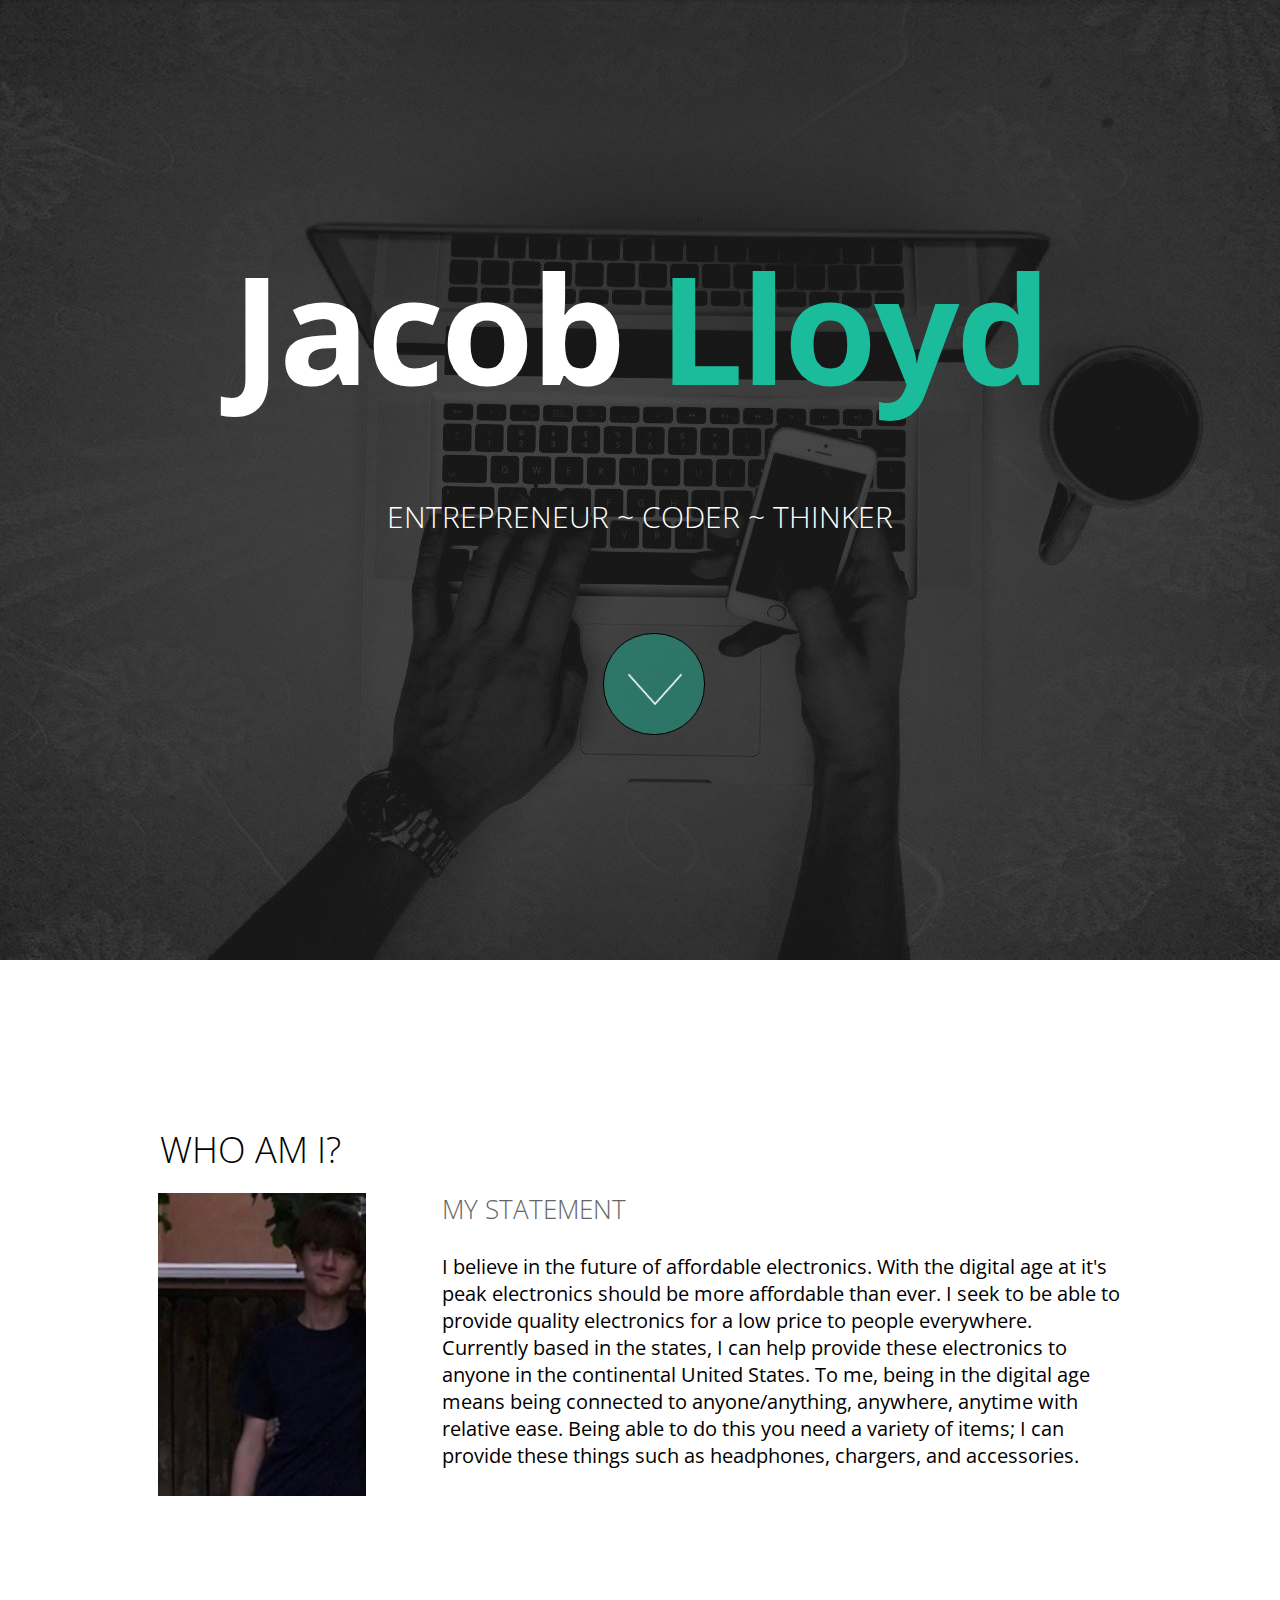
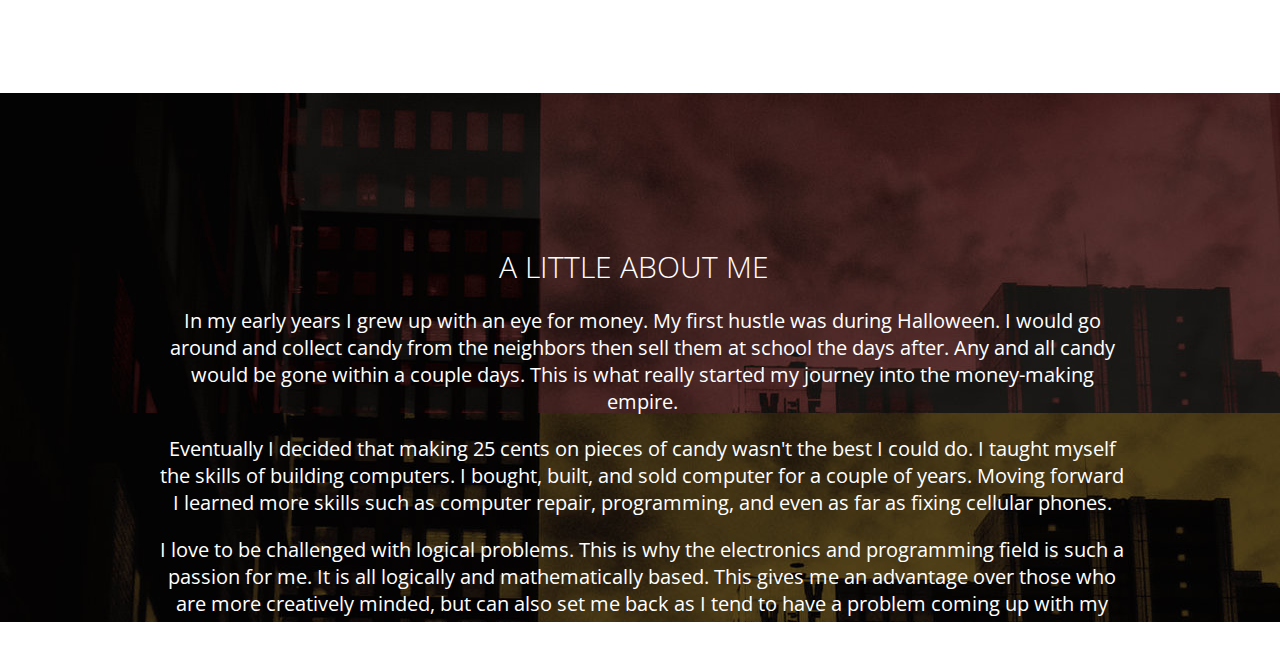
==== index.html @ 01b5fb67 "Batch update" ====
<!doctype html><html lang=""><head>
    <meta charset="UTF-8">
    <!-- generator meta tag -->
    <!-- leave this for stats and Silex version check -->
    <meta name="generator" content="Silex v2.2.8">
    <!-- End of generator meta tag -->
    <link href="css/normalize.css" rel="stylesheet">
    <link href="css/front-end.css" rel="stylesheet">
    <script type="text/javascript" src="js/jquery.js"></script>
    
    
    <script type="text/javascript" src="js/front-end.js"></script>

    
    
    





















    



    
    <title> - Design</title>





















































    <meta name="viewport" content="width=device-width, initial-scale=1, maximum-scale=2.2" data-silex-viewport="">












    
    
    
    
<link href="https://fonts.googleapis.com/css?family=Open+Sans:700,300" rel="stylesheet" class="silex-custom-font"><script src="js/unslider-min.js"></script><script src="js/unslider-min.js"></script><link rel="stylesheet" href="css/unslider.css"><link rel="stylesheet" href="css/unslider.css"><meta name="website-width" content="960"><meta name="hostingProvider" content="ghpages"><!-- Silex HEAD tag do not remove -->
    <!-- End of Silex HEAD tag do not remove --><script src="js/script.js" type="text/javascript"></script><link href="css/styles.css" rel="stylesheet" type="text/css"><style>body { opacity: 0; transition: .25s opacity ease; }</style></head>

<body class="body-initial enable-mobile all-style silex-runtime silex-published" data-silex-type="container">
    <div data-silex-type="container" class="prevent-draggable container-element editable-style silex-id-1489143154958-1 section-element">
        <div data-silex-type="container" class="editable-style silex-element-content website-width silex-id-1489143154957-0 silex-container-content container-element prevent-draggable" title="Jacob Lloyd Resume">
            <div class="editable-style silex-id-1440793860642-0 text-element top-text text-style-1" data-silex-type="text">
                <div class="silex-element-content normal">
                    <h1>Jacob <font color="#1abc9c">Lloyd</font></h1>
                    
                        <h2>Entrepreneur ~ Coder ~ Thinker</h2>
                    
                </div>
            </div>
            <div class="editable-style silex-id-1440798151836-0 container-element go-down" data-silex-type="container">

                <div data-silex-type="image" class="editable-style silex-id-1484954814876-0 image-element"><img src="assets/scroll_arrow.png" class="silex-element-content"></div>
            </div>
        </div>
    </div>
    <div data-silex-type="container" class="prevent-draggable container-element editable-style silex-id-1489143327627-3 section-element">
        <div data-silex-type="container" class="editable-style silex-element-content website-width silex-id-1489143327626-2 silex-container-content container-element prevent-draggable">

            <div class="editable-style silex-id-1440798996856-3 text-element" data-silex-type="text">
                <div class="silex-element-content normal">
                    <h3>who am i?</h3>
                </div>
            </div>
            <div class="editable-style silex-id-1440798669277-2 image-element" data-silex-type="image">
            <img src="assets/IMG_2295.jpg" class="silex-element-content"></div>
            <div class="editable-style silex-id-1440799193140-4 text-element content-black" data-silex-type="text">
                <div class="silex-element-content normal">
                    <h3>My statement<br></h3>
                    <p>I believe in the future of affordable electronics. With the digital age at it's peak electronics should be more affordable than ever. I seek to be able to provide quality electronics for a low price to people everywhere. Currently based in the states, I can help provide these electronics to anyone in the continental United States. To me, being in the digital age means being connected to anyone/anything, anywhere, anytime with relative ease. Being able to do this you need a variety of items; I can provide these things such as headphones, chargers, and accessories.<br></p>
                    
                </div>
            </div>
        </div>
    </div>
    <div data-silex-type="container" class="prevent-draggable container-element editable-style silex-id-1489143411591-5 section-element">
        <div data-silex-type="container" class="editable-style silex-element-content website-width silex-id-1489143411591-4 silex-container-content container-element prevent-draggable">
            <div class="editable-style silex-id-1440800016088-6 text-element middle-text content-white" data-silex-type="text">
                <div class="silex-element-content normal">
                    <h2>A little about me&nbsp;&nbsp;<br></h2><p>In my early years I grew up with an eye for money. My first hustle was during Halloween. I would go around and collect candy from the neighbors then sell them at school the days after. Any and all candy would be gone within a couple days. This is what really started my journey into the money-making empire.</p><p>Eventually I decided that making 25 cents on pieces of candy wasn't the best I could do. I taught myself the skills of building computers. I bought, built, and sold computer for a couple of years. Moving forward I learned more skills such as computer repair, programming, and even as far as fixing cellular phones.</p><p>I love to be challenged with logical problems. This is why the electronics and programming field is such a passion for me. It is all logically and mathematically based. This gives me an advantage over those who are more creatively minded, but can also set me back as I tend to have a problem coming up with my own activities and projects to work on.</p>
                    <p></p>
                </div>
            </div>
        </div>
    </div>




































    <div class="silex-pages">
        <div data-silex-type="image" class="menu-button editable-style silex-id-hamburger-menu image-element prevent-draggable hide-on-mobile hide-on-desktop"><img alt="open mobile menu" src="[data-uri]" class="silex-element-content"></div><a id="page-design" data-silex-type="page" class="page-element page-link-active" href="index.html">Design</a><a class="page-element" data-silex-type="page" id="page-photo" href="photo.html">Photo</a><a class="page-element" data-silex-type="page" id="page-code" href="code.html">Code</a></div>























































    
    












</body></html>
---- css/front-end.css ----
/**
 * This file holds the basic CSS styles of Silex websites
 */

/* pages */
.page-element{
  display: none;
}
.paged-element{
  display: none;
}
.silex-published .paged-element{
  display: block;
}
/* default style for silex elements */
.editable-style{
  position: absolute;
  box-sizing: content-box; /* this is needed to set the size of elements with a border (though it could be omited since this is the default value) */
}
.silex-element-content{
  overflow: hidden;
  border-radius: initial;
  width: 100%;
}
.silex-element-content {
  pointer-events: none;
}
.silex-element-content[contenteditable="true"] {
  min-height: 20px;
  cursor: text;
  pointer-events: auto;
}
.editable-style.silex-selected.text-editor-focus {
  /* remove text box selection markers
  box-shadow: none;
  */
  /* a click on current text box will select it */
  cursor: pointer;
}
.text-editor-focus .ui-resizable-handle {
  /* remove text box UI handles for resize */
  display: none;
}
.section-element > .silex-element-content {
  /* section have a content element, and it needs to keep pointer events
     because it container other silex elements
  */
  pointer-events: auto;
}
body.silex-runtime .silex-element-content {
  pointer-events: auto;
}
/*  needed to have the content 100% height but mess up with UI
.html-element .silex-element-content{
  position: absolute;
}
*/
.editable-style.section-element {
  position: relative;
  left: 0;
  top: 0;
  right: 0;
  padding: 15px 100px;
  margin: 5px 5px;
}
.silex-runtime .editable-style.section-element {
  padding: 0;
  margin: 0;
}
.default-site-width, /* for backward compat, FIXME: remove in a while */
.website-width {
  width: 960px;
}
.section-element .silex-container-content {
  position: relative;
  left: 0;
  top: 0;
  margin-left: auto;
  margin-right: auto;
  overflow: initial;
}
/* background */
.background{
  position: relative !important;
  left: 0 !important;
  top: 0 !important; /* !important is useful while editing */
  margin-left: auto;
  margin-right: auto;
  z-index: 1;
}
/* resize */
.editable-style.image-element .silex-element-content{
  position: absolute;
  border-radius: inherit; /* this is to follow the element's radius */
  height: 100%;
}
/* wysihtml text editor styles */
.wysiwyg-float-left {
  float: left;
  margin: 0 8px 8px 0;
}
.wysiwyg-float-right {
  float: right;
  margin: 0 0 8px 8px;
}
/* Remove dots surrounding links in Firefox
    because of normalize.css */
a:focus{ outline: none;}

body.silex-runtime .editable-style[data-silex-href] {
  cursor: pointer;
}
body.enable-mobile .editable-style.hide-on-desktop {
  display: none;
}
/* mobile hamburger menu */
body.enable-mobile .silex-pages .menu-button {
  left: 105%;
  top: 10px;
  position: absolute;
  cursor: pointer;
  border-radius: 6px;
}

/* mobile side bar */
body.enable-mobile .silex-pages {
  position: fixed;
  z-index: 999999;
  width: 80%;
  height: 100%;
  background-color: #4C4C4C;
  right: 100%;
  top: 0;
  transition: right .1s ease-out;
  border-style: solid;
  border-width: 0 1px 0 0;
  border-color: #8E8E8E;
}
body.enable-mobile.show-mobile-menu {
  cursor: pointer;
}
body.enable-mobile.show-mobile-menu .silex-pages {
  right: 20%;
  overflow-y: auto;
  overflow-x: hidden;
}
body.enable-mobile .page-element {
  display: block;
  cursor: pointer;
  padding: 1em;
  font-size: 1.6em;
  color: #FFFFFF;
  text-overflow: ellipsis;
  white-space: nowrap;
  overflow: hidden;
}
body.enable-mobile .page-element.page-link-active {
  background-color: #262626;
}
/* elements styles */
body.enable-mobile .background {
  height: initial;
  padding-bottom: 50px;
}
/* Mobile styles */
@media (max-width:480px) {
  /* hide horizontal scroll bar which appears because of residual values in css
  html {
    overflow-x: hidden;
  }
  */
  body {
    position: initial; /* used to be absolute but now only in editor (editable.css), when position is absolute the body has the size of its content */
  }
  /* mobile mode */
  body.enable-mobile .editable-style,
  body.enable-mobile .background.background-initial {
    position: relative;
    top: auto;
    left: auto;
    max-width: 95%; /* less than 100% in the editor to be able to resize container */
    min-width: auto; /* this is to remove sections min-width, since section min-width is set to the witdh of its content in Element::setStyle() */
    margin-left: auto;
    margin-right: auto;
  }
  body.enable-mobile .editable-style.section-element {
    max-width: 100%; /* section bg should be 100% width because user do not need to grab the side and resize */
    padding: 0;
    margin: 0;
  }
  body.enable-mobile .container-element {
    display: flex;
    align-items: center;
    justify-content: space-around;
    flex-wrap: wrap;
    height: fit-content;
  }
  /* but still hide paged elements or desktop only elements */
  .paged-element-hidden.paged-element.editable-style {
    display: none;
  }
  body.enable-mobile .editable-style.hide-on-mobile {
    display: none;
  }
  body.enable-mobile .editable-style.hide-on-desktop {
    display: initial;
  }
  body.silex-runtime.enable-mobile .background.background-initial {
    max-width: 100%;
  }
}

/**
 * prodotype components
 */
.silex-element-content-full-height .silex-element-content {
  height: 100%;
}
.prodotype-runtime {
  display: none;
}
body.silex-runtime .prodotype-runtime {
  display: block;
}
body.silex-runtime .prodotype-preview {
  display: none;
}
.prodotype-force-size {
  position: absolute;
  width: 100%;
  height: 100%;
}
.silex-component-button button {
  width: 100%;
}
---- css/unslider.css ----
.unslider{overflow:auto;margin:0;padding:0}.unslider-wrap{position:relative}.unslider-wrap.unslider-carousel li{float:left}.unslider-vertical>ul{height:100%}.unslider-vertical li{float:none;width:100%}.unslider-fade{position:relative}.unslider-fade .unslider-wrap li{position:absolute;left:0;top:0;right:0;z-index:8}.unslider-fade .unslider-wrap li.unslider-active{z-index:10}.unslider li,.unslider ol,.unslider ul{list-style:none;margin:0;padding:0;border:none}.unslider-arrow{position:absolute;left:20px;z-index:2;cursor:pointer}.unslider-arrow.next{left:auto;right:20px}
---- css/unslider.css ----
.unslider{overflow:auto;margin:0;padding:0}.unslider-wrap{position:relative}.unslider-wrap.unslider-carousel li{float:left}.unslider-vertical>ul{height:100%}.unslider-vertical li{float:none;width:100%}.unslider-fade{position:relative}.unslider-fade .unslider-wrap li{position:absolute;left:0;top:0;right:0;z-index:8}.unslider-fade .unslider-wrap li.unslider-active{z-index:10}.unslider li,.unslider ol,.unslider ul{list-style:none;margin:0;padding:0;border:none}.unslider-arrow{position:absolute;left:20px;z-index:2;cursor:pointer}.unslider-arrow.next{left:auto;right:20px}
---- css/styles.css ----
.heading1 {text-shadow: 2px -2px 5px rgba(0, 0, 0, 0.75);}.go-down {cursor: pointer;}.button.page-link-active {background-color: #FC6F5C;}
.body-initial {background-color: rgb(255, 255, 255);}.silex-id-1489143154958-1 {top: 100px; left: NaNpx; background-image: url('../assets/top-pic.jpg'); background-position: center center; background-size: cover; background-repeat: no-repeat; background-color: rgba(51,51,51,1);}.silex-id-1489143154957-0 {min-height: 960px; background-color: transparent;}@media only screen and (max-width: 480px), only screen and (max-device-width: 480px) {.silex-id-1489143154957-0 {top: 0px; left: 12px; width: 445px; min-height: 960px;}}.silex-id-1440793860642-0 {width: 960px; top: 151px; left: 0px; background-color: transparent; border-top-left-radius: 5px; border-top-right-radius: 5px; border-bottom-right-radius: 5px; border-bottom-left-radius: 5px; border-top-width: 0px; border-right-width: 0px; border-bottom-width: 0px; border-left-width: 0px; border-top-style: solid; border-right-style: solid; border-bottom-style: solid; border-left-style: solid; min-height: 394px;}@media only screen and (max-width: 480px), only screen and (max-device-width: 480px) {.silex-id-1440793860642-0 {top: 75px; left: 11px; width: 423px; min-height: 558px;}}.silex-id-1440798151836-0 {width: 100px; top: 633px; left: 443px; background-color: rgba(26, 188, 156, 0.447059); border-top-left-radius: 50px; border-top-right-radius: 50px; border-bottom-right-radius: 50px; border-bottom-left-radius: 50px; border-top-width: 1px; border-right-width: 1px; border-bottom-width: 1px; border-left-width: 1px; border-top-style: solid; border-right-style: solid; border-bottom-style: solid; border-left-style: solid; border-top-color: rgb(0, 0, 0); border-right-color: rgb(0, 0, 0); border-bottom-color: rgb(0, 0, 0); border-left-color: rgb(0, 0, 0); min-height: 100px;}.silex-id-1484954814876-0 {min-height: 33px; width: 54px; top: 38px; left: 24px;}.silex-id-1489143327627-3 {top: 960px; left: 0px; background-color: transparent;}@media only screen and (max-width: 480px), only screen and (max-device-width: 480px) {.silex-id-1489143327627-3 {top: 1020px; left: 0px;}}.silex-id-1489143327626-2 {min-height: 733px; background-color: transparent;}@media only screen and (max-width: 480px), only screen and (max-device-width: 480px) {.silex-id-1489143327626-2 {min-height: 1014px;}}.silex-id-1440798996856-3 {width: 489px; top: 129px; left: 0px; min-height: 94px;}.silex-id-1440798669277-2 {width: 208px; top: 233px; left: -2px; min-height: 303px;}.silex-id-1440799193140-4 {width: 678px; top: 205px; left: 282px; min-height: 347px;}.silex-id-1489143411591-5 {top: 1473px; left: 0px; background-color: rgba(51,51,51,1); background-image: url('../assets/pic2.jpg'); min-width: 960px;}.silex-id-1489143411591-4 {min-height: 529px; background-color: transparent; top: 15px; left: 100px; width: 960px;}.silex-id-1440800016088-6 {width: 964px; top: 134px; left: 0px; min-height: 410px;}
h1 {font-weight: 700; font-size: 150px; color: #FFFFFF; text-align: center; line-height: 1; letter-spacing: -3px;}h2 {font-weight: 300; font-size: 30px; color: #FFFFFF; text-align: center; text-transform: uppercase; line-height: 1;}h3 {font-weight: 300; font-size: 36px; text-transform: uppercase;}.text-element > .silex-element-content {font-family: 'Open Sans', sans-serif;}p {font-size: 20px;}a {text-decoration: none;}[data-silex-href] {text-decoration: none;}@media only screen and (max-width: 480px), only screen and (max-device-width: 480px) {h1 {font-weight: 300;}.text-element > .silex-element-content {font-size: 150%;}p {font-size: 150%;}b {font-weight: 300;}}
.text-style-1 b {color: #1ABC9C;}
.content-black h3 {font-size: 26px; color: #666666;}
.content-white.text-element > .silex-element-content {color: #FFFFFF; text-align: center;}
.content-columns.text-element > .silex-element-content {text-align: justify; columns: 2; column-gap: 55px;}@media only screen and (max-width: 480px), only screen and (max-device-width: 480px) {.content-columns.text-element > .silex-element-content {columns: 1;}}
.footer.text-element > .silex-element-content {text-align: center;}
.website-width {width: 960px;}body.silex-runtime {opacity: 1;}
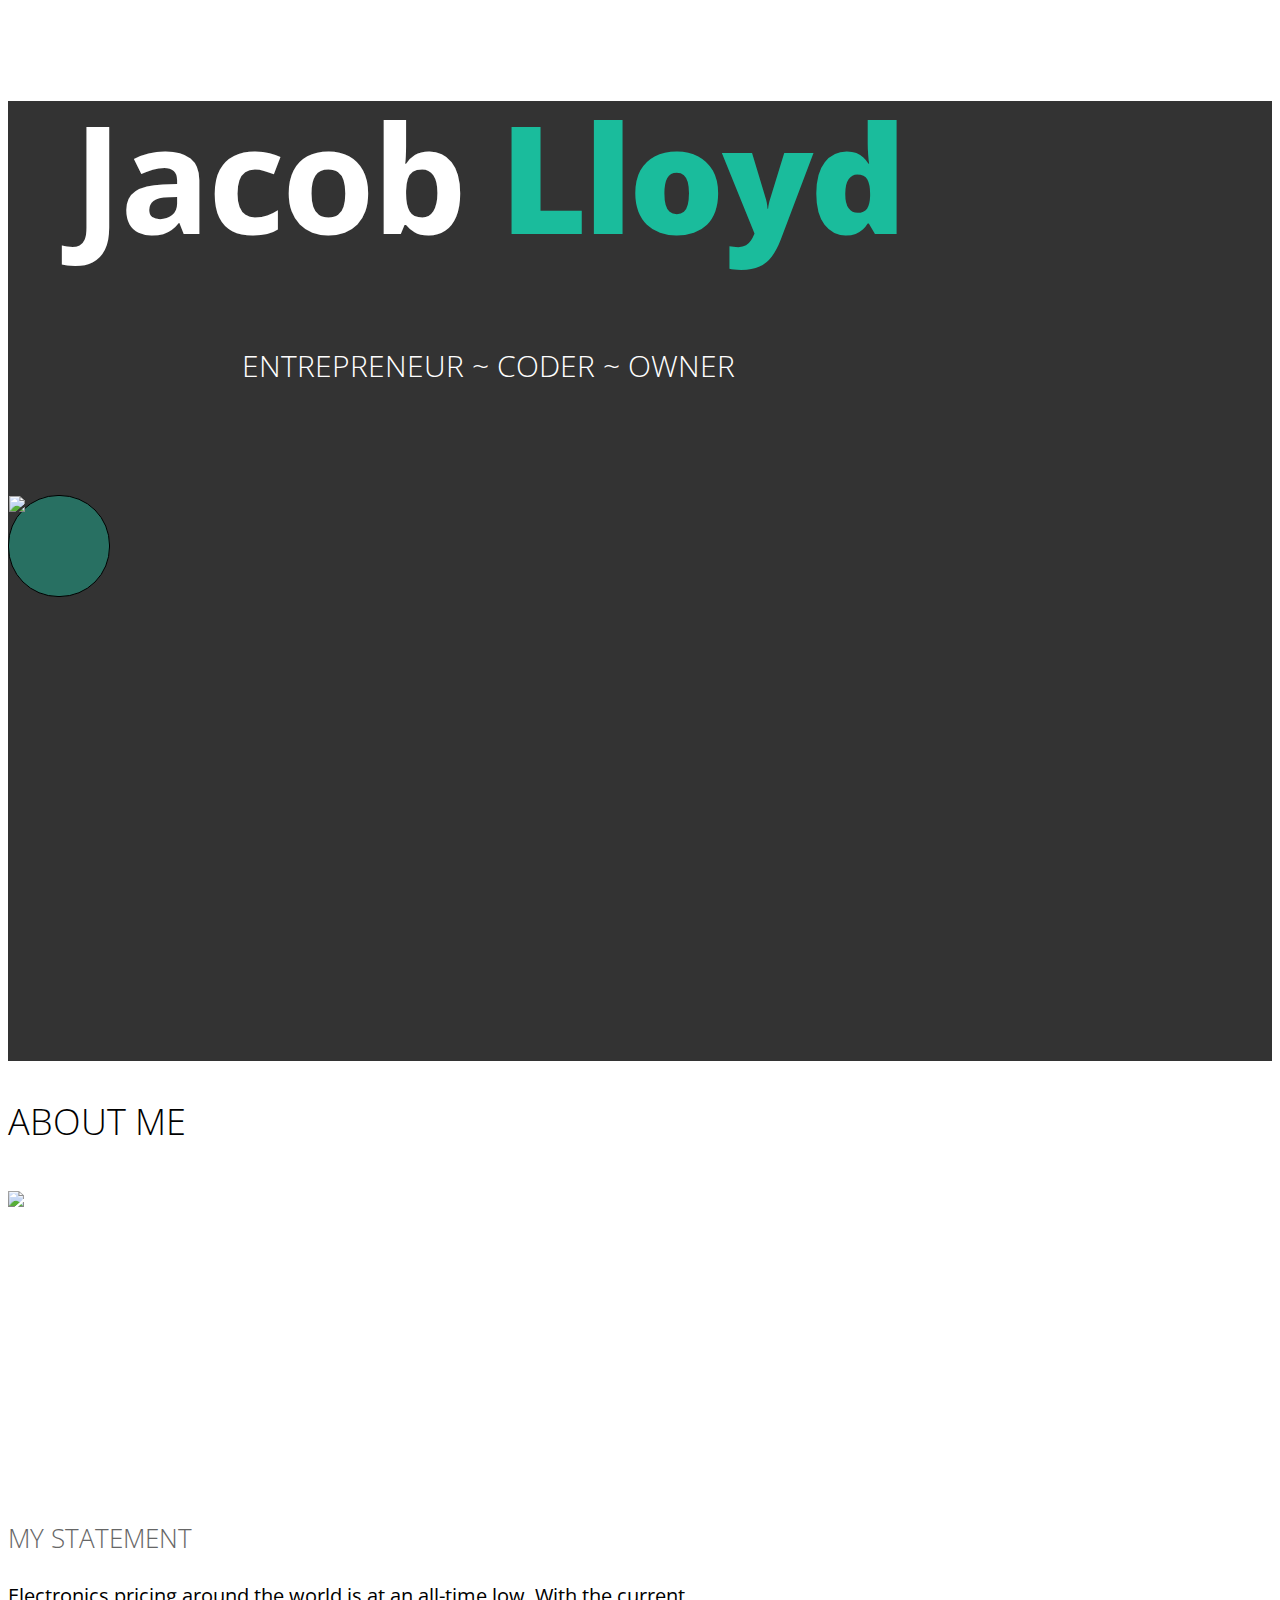
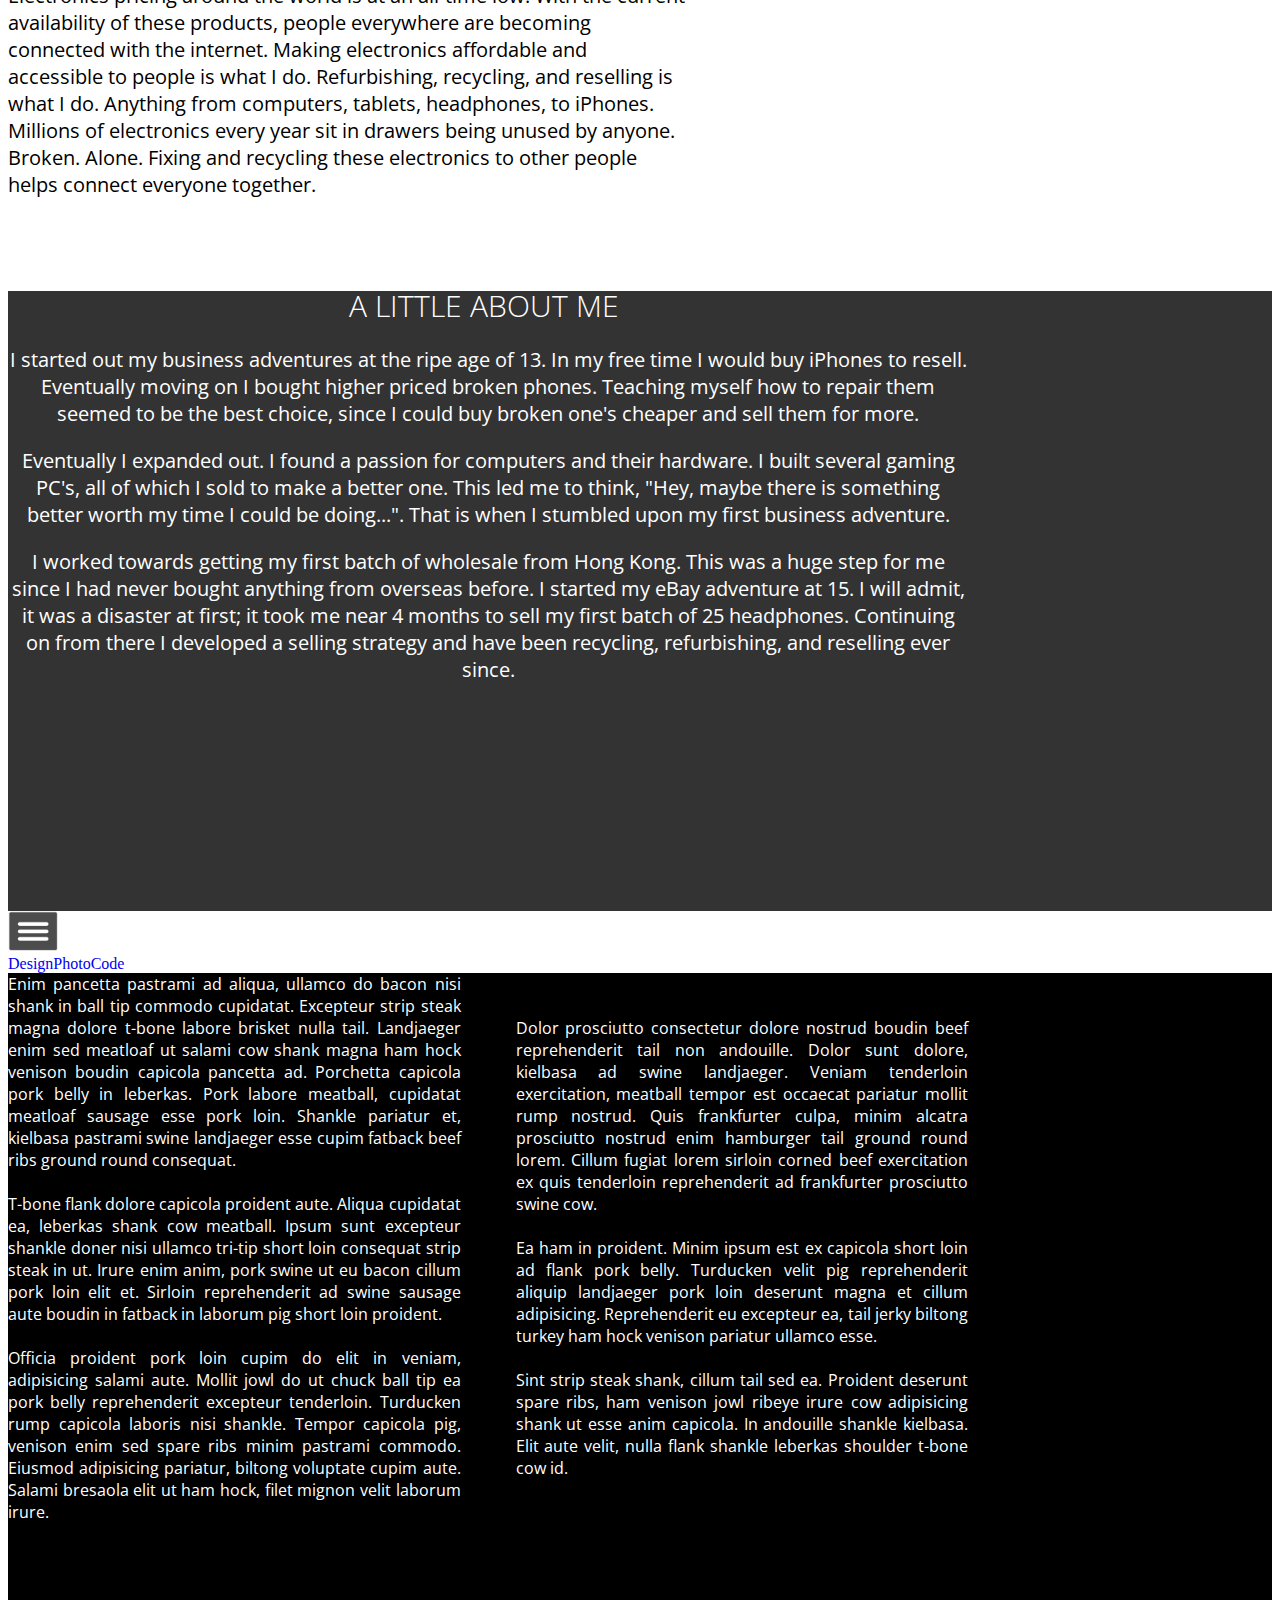
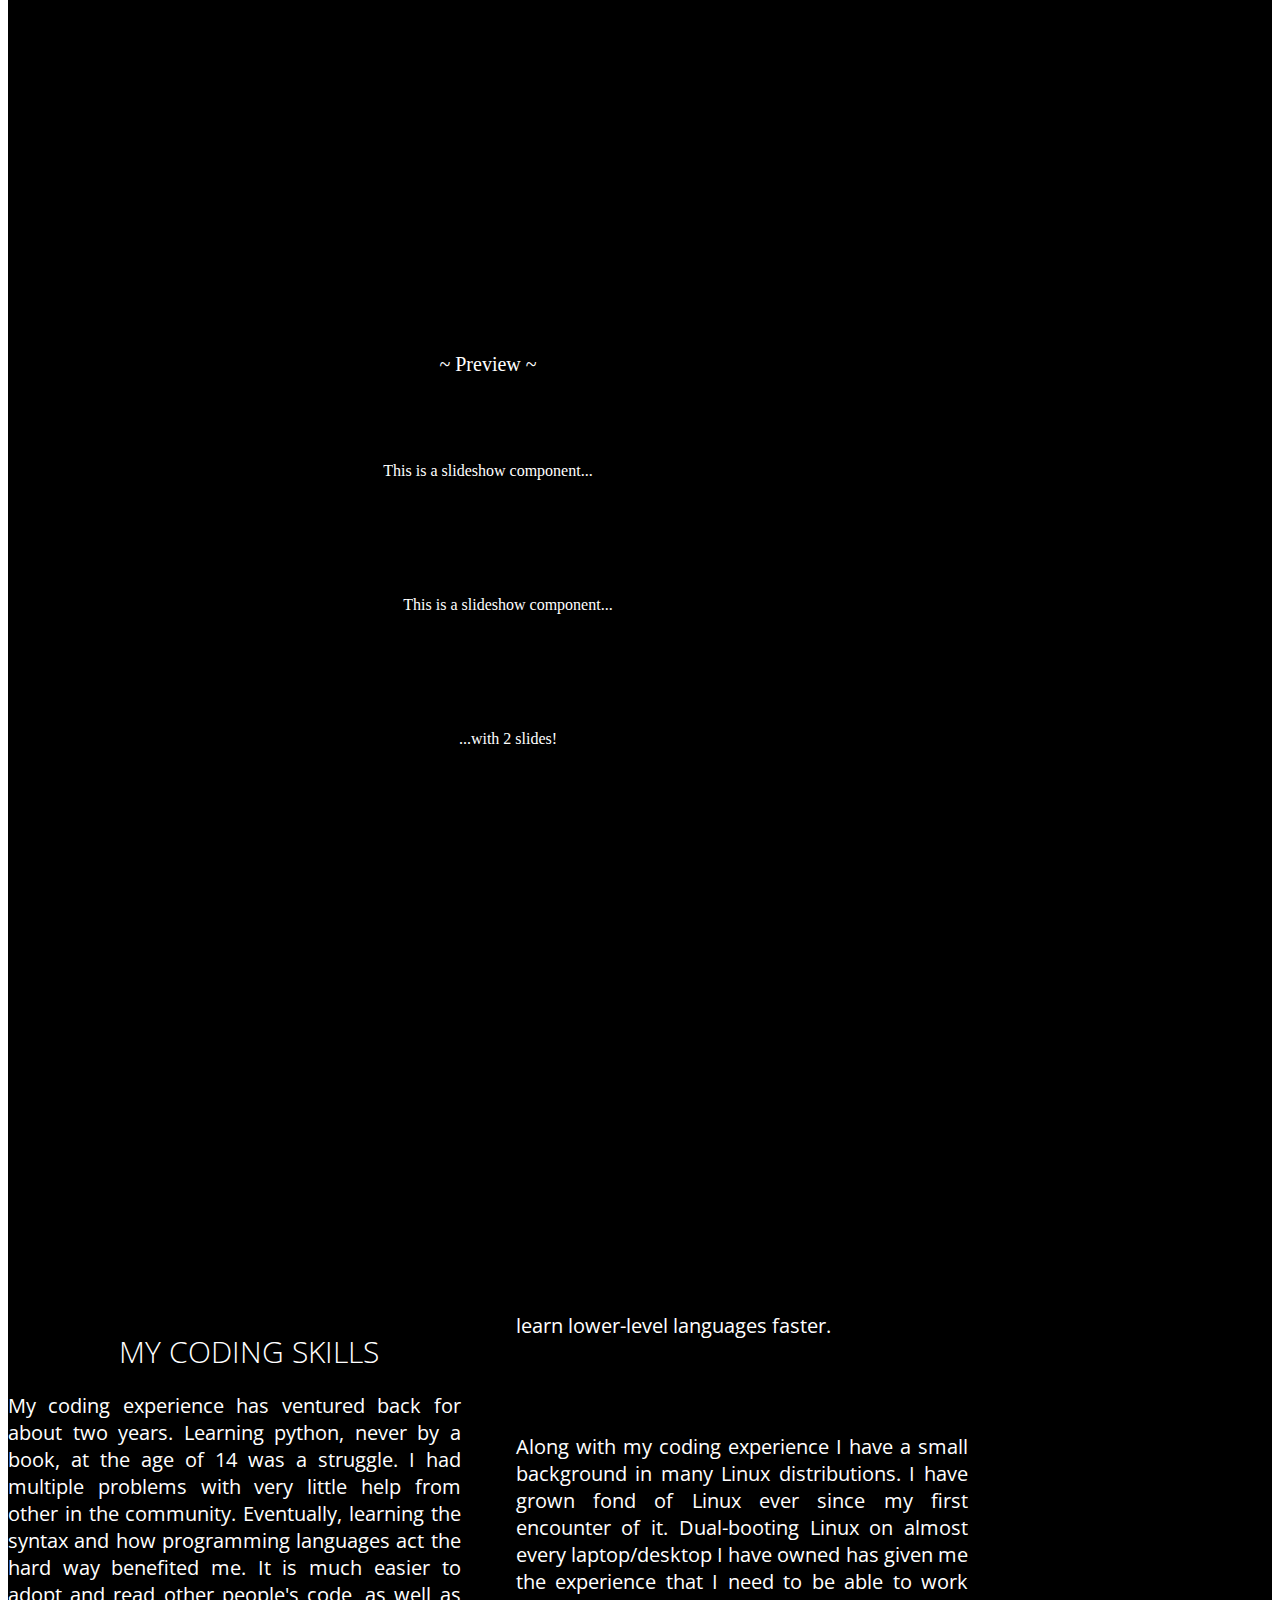
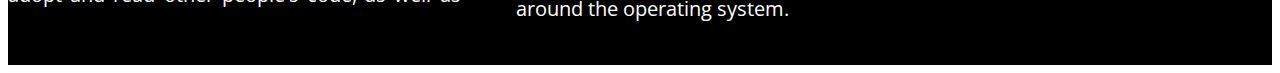
==== commit cbffe011: "Create index.html" ====
--- a/index.html
+++ b/index.html
@@ -1,46 +1,52 @@
-<!doctype html><html lang=""><head>
+<!DOCTYPE html><html lang=""><head>
     <meta charset="UTF-8">
     <!-- generator meta tag -->
     <!-- leave this for stats and Silex version check -->
     <meta name="generator" content="Silex v2.2.8">
     <!-- End of generator meta tag -->
-    <link href="css/normalize.css" rel="stylesheet">
-    <link href="css/front-end.css" rel="stylesheet">
-    <script type="text/javascript" src="js/jquery.js"></script>
-    
-    
-    <script type="text/javascript" src="js/front-end.js"></script>
-
-    
-    
-    
-
-
-
-
-
-
-
-
-
-
-
-
-
-
-
-
-
-
-
-
-
-    
-
-
-
-    
-    <title> - Design</title>
+    <link data-silex-static="" href="https://editor.silex.me/static/2.8/normalize.css" rel="stylesheet">
+    <link data-silex-static="" href="https://editor.silex.me/static/2.8/front-end.css" rel="stylesheet">
+    <script data-silex-static="" type="text/javascript" src="https://editor.silex.me/static/2.8/jquery.js"></script>
+    <script data-silex-static="" type="text/javascript" src="https://editor.silex.me/static/2.8/jquery-ui.js"></script>
+    <script data-silex-static="" type="text/javascript" src="https://editor.silex.me/static/2.8/pageable.js"></script>
+    <script data-silex-static="" type="text/javascript" src="https://editor.silex.me/static/2.8/front-end.js"></script>
+
+    <style type="text/css" class="silex-style">.heading1 {text-shadow: 2px -2px 5px rgba(0, 0, 0, 0.75);}.go-down {cursor: pointer;}.button.page-link-active {background-color: #FC6F5C;}</style>
+    <script type="text/javascript" class="silex-script">
+        $(function () {
+            $('.go-down').click(function () {
+                $('html,body').animate({scrollTop: 960}, 500);
+            });
+        });
+    </script>
+    <style class="silex-inline-styles" type="text/css">.body-initial {background-color: rgb(255, 255, 255);}.silex-id-1489143154958-1 {top: 100px; left: NaNpx; background-image: url('../../../../../libs/templates/silex-templates/perso2/assets/top-pic.jpg'); background-position: center center; background-size: cover; background-repeat: no-repeat; background-color: rgba(51,51,51,1);}.silex-id-1489143154957-0 {min-height: 960px; background-color: transparent;}@media only screen and (max-width: 480px), only screen and (max-device-width: 480px) {.silex-id-1489143154957-0 {top: 0px; left: 12px; width: 445px; min-height: 960px;}}.silex-id-1440793860642-0 {width: 960px; top: 151px; left: 0px; background-color: transparent; border-top-left-radius: 5px; border-top-right-radius: 5px; border-bottom-right-radius: 5px; border-bottom-left-radius: 5px; border-top-width: 0px; border-right-width: 0px; border-bottom-width: 0px; border-left-width: 0px; border-top-style: solid; border-right-style: solid; border-bottom-style: solid; border-left-style: solid; min-height: 394px;}@media only screen and (max-width: 480px), only screen and (max-device-width: 480px) {.silex-id-1440793860642-0 {top: 75px; left: 11px; width: 423px; min-height: 558px;}}.silex-id-1440798151836-0 {width: 100px; top: 633px; left: 443px; background-color: rgba(26, 188, 156, 0.447059); border-top-left-radius: 50px; border-top-right-radius: 50px; border-bottom-right-radius: 50px; border-bottom-left-radius: 50px; border-top-width: 1px; border-right-width: 1px; border-bottom-width: 1px; border-left-width: 1px; border-top-style: solid; border-right-style: solid; border-bottom-style: solid; border-left-style: solid; border-top-color: rgb(0, 0, 0); border-right-color: rgb(0, 0, 0); border-bottom-color: rgb(0, 0, 0); border-left-color: rgb(0, 0, 0); min-height: 100px;}.silex-id-1484954814876-0 {min-height: 33px; width: 54px; top: 38px; left: 24px;}.silex-id-1489143327627-3 {top: 960px; left: 0px; background-color: transparent; min-width: 960px;}@media only screen and (max-width: 480px), only screen and (max-device-width: 480px) {.silex-id-1489143327627-3 {top: 1020px; left: 0px;}}.silex-id-1489143327626-2 {min-height: 567px; background-color: transparent; top: 15px; left: 100px; width: 960px;}@media only screen and (max-width: 480px), only screen and (max-device-width: 480px) {.silex-id-1489143327626-2 {min-height: 1014px;}}.silex-id-1440798996856-3 {width: 489px; top: 129px; left: 0px; min-height: 94px;}.silex-id-1440798669277-2 {width: 208px; top: 233px; left: -2px; min-height: 303px;}.silex-id-1440799193140-4 {width: 678px; top: 205px; left: 282px; min-height: 347px;}.silex-id-1489143411591-5 {top: 1602px; left: 5px; background-color: rgba(51,51,51,1); background-image: url('../../../../../libs/templates/silex-templates/perso2/assets/pic2.jpg'); min-width: 960px;}.silex-id-1489143411591-4 {min-height: 411px; background-color: transparent; top: 15px; left: 100px; width: 960px;}.silex-id-1440800016088-6 {width: 960px; top: 10px; left: 0px; min-height: 620px;}.silex-id-1489143528708-7 {top: 2233px; left: 5px; min-width: 960px; background-color: rgba(0,0,0,1);}@media only screen and (max-width: 480px), only screen and (max-device-width: 480px) {.silex-id-1489143528708-7 {top: 6167px; left: 0px;}}.silex-id-1489143528708-6 {min-height: 351px; background-color: rgba(0,0,0,1); top: 15px; left: 100px; width: 960px;}@media only screen and (max-width: 480px), only screen and (max-device-width: 480px) {.silex-id-1489143528708-6 {min-height: 1190px;}}.silex-id-1440801309675-13 {width: 960px; top: 180px; left: 0px; min-height: 960px;}@media only screen and (max-width: 480px), only screen and (max-device-width: 480px) {.silex-id-1440801309675-13 {top: 195px; left: 11px; width: 423px; min-height: 2525px;}}.silex-id-1492792986749-1 {height: 979px; width: 960px; background-color: transparent; top: 162px; left: 0px;}.silex-id-1440800819834-10 {width: 960px; top: -3px; left: 2px; min-height: 353px; background-color: rgba(0,0,0,1);}</style>
+
+
+
+
+
+
+
+
+
+
+
+
+
+
+
+
+
+
+
+
+
+    
+
+
+
+    <script type="text/json" class="silex-json-styles">[{"fonts":[{"family":"'Open Sans', sans-serif","href":"https://fonts.googleapis.com/css?family=Open+Sans:700,300"}],"desktop":{"body-initial":{"background-color":"rgb(255, 255, 255)","top":"","left":""},"silex-id-1440793860642-0":{"width":"960px","top":"151px","left":"0px","background-color":"transparent","border-top-left-radius":"5px","border-top-right-radius":"5px","border-bottom-right-radius":"5px","border-bottom-left-radius":"5px","border-top-width":"0px","border-right-width":"0px","border-bottom-width":"0px","border-left-width":"0px","border-top-style":"solid","border-right-style":"solid","border-bottom-style":"solid","border-left-style":"solid","min-height":"394px"},"silex-id-1440798151836-0":{"width":"100px","top":"633px","left":"443px","background-color":"rgba(26, 188, 156, 0.447059)","border-top-left-radius":"50px","border-top-right-radius":"50px","border-bottom-right-radius":"50px","border-bottom-left-radius":"50px","border-top-width":"1px","border-right-width":"1px","border-bottom-width":"1px","border-left-width":"1px","border-top-style":"solid","border-right-style":"solid","border-bottom-style":"solid","border-left-style":"solid","border-top-color":"rgb(0, 0, 0)","border-right-color":"rgb(0, 0, 0)","border-bottom-color":"rgb(0, 0, 0)","border-left-color":"rgb(0, 0, 0)","min-height":"100px"},"silex-id-1440798669277-2":{"width":"208px","top":"233px","left":"-2px","min-height":"303px"},"silex-id-1440798996856-3":{"width":"489px","top":"129px","left":"0px","min-height":"94px"},"silex-id-1440799193140-4":{"width":"678px","top":"205px","left":"282px","min-height":"347px"},"silex-id-1440800016088-6":{"width":"960px","top":"10px","left":"0px","min-height":"620px"},"silex-id-1440800819834-10":{"width":"960px","top":"-3px","left":"2px","min-height":"353px","background-color":"rgba(0,0,0,1)"},"silex-id-1440801309675-13":{"width":"960px","top":"180px","left":"0px","min-height":"960px"},"silex-id-1440801730160-14":{"width":"960px","top":"58px","left":"0px","border-top-width":"1px","border-right-width":"0px","border-bottom-width":"0px","border-left-width":"0px","border-top-style":"solid","border-right-style":"solid","border-bottom-style":"solid","border-left-style":"solid","min-height":"218.25px"},"silex-id-1484954814876-0":{"min-height":"33px","width":"54px","top":"38px","left":"24px"},"silex-id-1489143154957-0":{"min-height":"960px","background-color":"transparent"},"silex-id-1489143154958-1":{"top":"100px","left":"NaNpx","background-image":"url('../../../../../libs/templates/silex-templates/perso2/assets/top-pic.jpg')","background-position":"center center","background-size":"cover","background-repeat":"no-repeat","background-color":"rgba(51,51,51,1)"},"silex-id-1489143327626-2":{"min-height":"567px","background-color":"transparent","top":"15px","left":"100px","width":"960px"},"silex-id-1489143327627-3":{"top":"960px","left":"0px","background-color":"transparent","min-width":"960px"},"silex-id-1489143411591-4":{"min-height":"411px","background-color":"transparent","top":"15px","left":"100px","width":"960px"},"silex-id-1489143411591-5":{"top":"1602px","left":"5px","background-color":"rgba(51,51,51,1)","background-image":"url('../../../../../libs/templates/silex-templates/perso2/assets/pic2.jpg')","min-width":"960px"},"silex-id-1489143528708-6":{"min-height":"351px","background-color":"rgba(0,0,0,1)","top":"15px","left":"100px","width":"960px"},"silex-id-1489143528708-7":{"top":"2233px","left":"5px","min-width":"960px","background-color":"rgba(0,0,0,1)"},"silex-id-1489143627407-8":{"min-height":"324px","background-color":"rgb(255, 255, 255)"},"silex-id-1492792986749-1":{"height":"979px","width":"960px","background-color":"transparent","top":"162px","left":"0px"},"silex-id-1495975627992-0":{"width":"400px","height":"400px","background-color":"transparent","top":"343px","left":"276px"}},"mobile":{"silex-id-1440793860642-0":{"top":"75px","left":"11px","width":"423px","min-height":"558px"},"silex-id-1489143154957-0":{"top":"0px","left":"12px","width":"445px","min-height":"960px"},"silex-id-1489143528708-7":{"top":"6167px","left":"0px"},"silex-id-1489143528708-6":{"min-height":"1190px"},"silex-id-1489143327627-3":{"top":"1020px","left":"0px"},"silex-id-1489143327626-2":{"min-height":"1014px"},"silex-id-1440801309675-13":{"top":"195px","left":"11px","width":"423px","min-height":"2525px"}},"prodotypeData":{"component":{"silex-id-1492792986749-1":{"name":"slideshow1","templateName":"slideshow","slides":[{"image":[{"url":"/api/1.0/github/exec/get//silex-templates/wip/perso2/assets/top-pic.jpg","name":"top-pic.jpg","size":131025}],"text":"This is a slideshow component...","color":"#ffffff"},{"image":[{"url":"/api/1.0/github/exec/get//silex-templates/wip/perso2/assets/pic2.jpg","name":"pic2.jpg","size":118845}],"text":"...with 2 slides!","color":"#ffffff"}]},"silex-id-1495975627992-0":{"name":"form1","templateName":"form"}},"style":{"all-style":{"className":"all-style","templateName":"text","displayName":"All style","styles":{"desktop":{"normal":{"className":"all-style","pseudoClass":"normal","All":{"font-family":"'Open Sans', sans-serif","font-weight":"","font-size":""},"Heading1":{"font-weight":"700","letter-spacing":"-3px","font-size":"150px","line-height":"1","text-align":"center","color":"#FFFFFF"},"Heading2":{"font-weight":"300","font-size":"30px","text-transform":"uppercase","line-height":"1","text-align":"center","color":"#FFFFFF","letter-spacing":""},"Heading3":{"font-weight":"300","font-size":"36px","text-transform":"uppercase"},"Paragraph":{"font-size":"20px"},"Link":{"text-decoration":"none"}}},"mobile":{"normal":{"templateName":"text","className":"all-style","pseudoClass":"normal","Heading1":{"font-weight":"300"},"Bold":{"font-weight":"300"},"All":{"font-size":"150%","columns":""},"Paragraph":{"font-size":"150%"}}}}},"text-style-1":{"className":"text-style-1","templateName":"text","displayName":"Text Style 1","styles":{"desktop":{"normal":{"templateName":"text","className":"text-style-1","pseudoClass":"normal","Bold":{"color":"#1ABC9C"}}}}},"content-black":{"className":"content-black","templateName":"text","displayName":"Content black","styles":{"desktop":{"normal":{"templateName":"text","className":"content-black","pseudoClass":"normal","Heading3":{"color":"#666666","font-size":"26px"}}}}},"content-white":{"className":"content-white","templateName":"text","displayName":"Content white","styles":{"desktop":{"normal":{"templateName":"text","className":"content-white","pseudoClass":"normal","All":{"text-align":"center","color":"#FFFFFF"}}}}},"content-columns":{"className":"content-columns","templateName":"text","displayName":"Content columns","styles":{"desktop":{"normal":{"className":"content-columns","pseudoClass":"normal","All":{"columns":"2","column-gap":"55px","column-rule-style":"","column-rule-width":"","text-align":"justify","font-weight":"","color":"#ffffff","background-color":"#000"}}},"mobile":{"normal":{"templateName":"text","className":"content-columns","pseudoClass":"normal","All":{"columns":"1"}}}}},"footer":{"className":"footer","templateName":"text","displayName":"footer","styles":{"desktop":{"normal":{"className":"footer","pseudoClass":"normal","All":{"text-align":"center"}}}}}}}}]</script>
+    <title></title>
 
 
 
@@ -111,50 +117,58 @@
     
     
     
-<link href="https://fonts.googleapis.com/css?family=Open+Sans:700,300" rel="stylesheet" class="silex-custom-font"><script src="js/unslider-min.js"></script><script src="js/unslider-min.js"></script><link rel="stylesheet" href="css/unslider.css"><link rel="stylesheet" href="css/unslider.css"><meta name="website-width" content="960"><meta name="hostingProvider" content="ghpages"><!-- Silex HEAD tag do not remove -->
-    <!-- End of Silex HEAD tag do not remove --><script src="js/script.js" type="text/javascript"></script><link href="css/styles.css" rel="stylesheet" type="text/css"><style>body { opacity: 0; transition: .25s opacity ease; }</style></head>
-
-<body class="body-initial enable-mobile all-style silex-runtime silex-published" data-silex-type="container">
-    <div data-silex-type="container" class="prevent-draggable container-element editable-style silex-id-1489143154958-1 section-element">
-        <div data-silex-type="container" class="editable-style silex-element-content website-width silex-id-1489143154957-0 silex-container-content container-element prevent-draggable" title="Jacob Lloyd Resume">
-            <div class="editable-style silex-id-1440793860642-0 text-element top-text text-style-1" data-silex-type="text">
+<style class="silex-prodotype-style" type="text/css" data-style-id="all-style">h1 {font-weight: 700; font-size: 150px; color: #FFFFFF; text-align: center; line-height: 1; letter-spacing: -3px;}h2 {font-weight: 300; font-size: 30px; color: #FFFFFF; text-align: center; text-transform: uppercase; line-height: 1;}h3 {font-weight: 300; font-size: 36px; text-transform: uppercase;}.text-element > .silex-element-content {font-family: 'Open Sans', sans-serif;}p {font-size: 20px;}a {text-decoration: none;}[data-silex-href] {text-decoration: none;}@media only screen and (max-width: 480px), only screen and (max-device-width: 480px) {h1 {font-weight: 300;}.text-element > .silex-element-content {font-size: 150%;}p {font-size: 150%;}b {font-weight: 300;}}</style><style class="silex-prodotype-style" type="text/css" data-style-id="text-style-1">.text-style-1 b {color: #1ABC9C;}</style><link href="https://fonts.googleapis.com/css?family=Open+Sans:700,300" rel="stylesheet" class="silex-custom-font"><style class="silex-prodotype-style" type="text/css" data-style-id="content-black">.content-black h3 {font-size: 26px; color: #666666;}</style><style class="silex-prodotype-style" type="text/css" data-style-id="content-white">.content-white.text-element > .silex-element-content {color: #FFFFFF; text-align: center;}</style><style class="silex-prodotype-style" type="text/css" data-style-id="content-columns">.content-columns.text-element > .silex-element-content {color: #ffffff; background-color: #000; text-align: justify; columns: 2; column-gap: 55px;}@media only screen and (max-width: 480px), only screen and (max-device-width: 480px) {.content-columns.text-element > .silex-element-content {columns: 1;}}</style><style class="silex-prodotype-style" type="text/css" data-style-id="footer">.footer.text-element > .silex-element-content {text-align: center;}</style><script src="https://editor.silex.me/static/2.8/unslider/unslider-min.js" data-silex-static="" data-dependency=""></script><script src="https://editor.silex.me/static/2.8/unslider/unslider-min.js" data-silex-static="" data-dependency=""></script><link rel="stylesheet" href="https://editor.silex.me/static/2.8/unslider/unslider.css" data-silex-static="" data-dependency=""><link rel="stylesheet" href="https://editor.silex.me/static/2.8/unslider/unslider.css" data-silex-static="" data-dependency=""><meta name="website-width" content="960"><style type="text/css" class="silex-style-settings">.website-width {width: 960px;}</style><meta name="hostingProvider" content="unifile"><!-- Silex HEAD tag do not remove -->
+    <!-- End of Silex HEAD tag do not remove --></head>
+
+<body data-silex-id="body-initial" class="body-initial enable-mobile all-style silex-runtime" data-silex-type="container">
+    <div data-silex-type="container" class="prevent-draggable container-element editable-style silex-id-1489143154958-1 section-element" data-silex-id="silex-id-1489143154958-1">
+        <div data-silex-type="container" class="editable-style silex-element-content website-width silex-id-1489143154957-0 silex-container-content container-element prevent-draggable" data-silex-id="silex-id-1489143154957-0">
+            <div data-silex-id="silex-id-1440793860642-0" class="editable-style silex-id-1440793860642-0 text-element top-text text-style-1" data-silex-type="text">
                 <div class="silex-element-content normal">
-                    <h1>Jacob <font color="#1abc9c">Lloyd</font></h1>
+                    <h1>Jacob&nbsp;<b>Lloyd</b></h1>
                     
-                        <h2>Entrepreneur ~ Coder ~ Thinker</h2>
+                        <h2>Entrepreneur ~ Coder ~ owner</h2>
                     
                 </div>
             </div>
-            <div class="editable-style silex-id-1440798151836-0 container-element go-down" data-silex-type="container">
-
-                <div data-silex-type="image" class="editable-style silex-id-1484954814876-0 image-element"><img src="assets/scroll_arrow.png" class="silex-element-content"></div>
+            <div data-silex-id="silex-id-1440798151836-0" class="editable-style silex-id-1440798151836-0 container-element go-down" data-silex-type="container">
+
+                <div data-silex-type="image" class="editable-style silex-id-1484954814876-0 image-element" data-silex-id="silex-id-1484954814876-0"><img src="../../../../../libs/templates/silex-templates/perso2/assets/scroll_arrow.png" class="silex-element-content"></div>
             </div>
         </div>
     </div>
-    <div data-silex-type="container" class="prevent-draggable container-element editable-style silex-id-1489143327627-3 section-element">
-        <div data-silex-type="container" class="editable-style silex-element-content website-width silex-id-1489143327626-2 silex-container-content container-element prevent-draggable">
-
-            <div class="editable-style silex-id-1440798996856-3 text-element" data-silex-type="text">
+    <div data-silex-type="container" class="prevent-draggable container-element editable-style silex-id-1489143327627-3 section-element" data-silex-id="silex-id-1489143327627-3">
+        <div data-silex-type="container" class="editable-style silex-element-content website-width silex-id-1489143327626-2 silex-container-content container-element prevent-draggable" data-silex-id="silex-id-1489143327626-2">
+
+            <div data-silex-id="silex-id-1440798996856-3" class="editable-style silex-id-1440798996856-3 text-element" data-silex-type="text">
                 <div class="silex-element-content normal">
-                    <h3>who am i?</h3>
-                </div>
-            </div>
-            <div class="editable-style silex-id-1440798669277-2 image-element" data-silex-type="image">
-            <img src="assets/IMG_2295.jpg" class="silex-element-content"></div>
-            <div class="editable-style silex-id-1440799193140-4 text-element content-black" data-silex-type="text">
+                    <h3>about me</h3>
+                </div>
+            </div>
+            <div data-silex-id="silex-id-1440798669277-2" class="editable-style silex-id-1440798669277-2 image-element" data-silex-type="image">
+            <img src="../website3.10.2019v1/assets/IMG_2295.jpg" class="silex-element-content"></div>
+            <div data-silex-id="silex-id-1440799193140-4" class="editable-style silex-id-1440799193140-4 text-element content-black" data-silex-type="text">
                 <div class="silex-element-content normal">
                     <h3>My statement<br></h3>
-                    <p>I believe in the future of affordable electronics. With the digital age at it's peak electronics should be more affordable than ever. I seek to be able to provide quality electronics for a low price to people everywhere. Currently based in the states, I can help provide these electronics to anyone in the continental United States. To me, being in the digital age means being connected to anyone/anything, anywhere, anytime with relative ease. Being able to do this you need a variety of items; I can provide these things such as headphones, chargers, and accessories.<br></p>
+                    <p>
+
+Electronics pricing around the world is at an all-time low. With the current availability of these products, people everywhere are becoming connected with the internet. Making electronics affordable and accessible to people is what I do. Refurbishing, recycling, and reselling is what I do. Anything from computers, tablets, headphones, to iPhones. Millions of electronics every year sit in drawers being unused by anyone. Broken. Alone. Fixing and recycling these electronics to other people helps connect everyone together. 
+
+<br></p>
                     
                 </div>
             </div>
         </div>
     </div>
-    <div data-silex-type="container" class="prevent-draggable container-element editable-style silex-id-1489143411591-5 section-element">
-        <div data-silex-type="container" class="editable-style silex-element-content website-width silex-id-1489143411591-4 silex-container-content container-element prevent-draggable">
-            <div class="editable-style silex-id-1440800016088-6 text-element middle-text content-white" data-silex-type="text">
+    <div data-silex-type="container" class="prevent-draggable container-element editable-style silex-id-1489143411591-5 section-element" data-silex-id="silex-id-1489143411591-5">
+        <div data-silex-type="container" class="editable-style silex-element-content website-width silex-id-1489143411591-4 silex-container-content container-element prevent-draggable" data-silex-id="silex-id-1489143411591-4">
+            <div data-silex-id="silex-id-1440800016088-6" class="editable-style silex-id-1440800016088-6 text-element middle-text content-white" data-silex-type="text">
                 <div class="silex-element-content normal">
-                    <h2>A little about me&nbsp;&nbsp;<br></h2><p>In my early years I grew up with an eye for money. My first hustle was during Halloween. I would go around and collect candy from the neighbors then sell them at school the days after. Any and all candy would be gone within a couple days. This is what really started my journey into the money-making empire.</p><p>Eventually I decided that making 25 cents on pieces of candy wasn't the best I could do. I taught myself the skills of building computers. I bought, built, and sold computer for a couple of years. Moving forward I learned more skills such as computer repair, programming, and even as far as fixing cellular phones.</p><p>I love to be challenged with logical problems. This is why the electronics and programming field is such a passion for me. It is all logically and mathematically based. This gives me an advantage over those who are more creatively minded, but can also set me back as I tend to have a problem coming up with my own activities and projects to work on.</p>
+                    <h2>A little about me&nbsp;<br></h2>
+                    <p>
+
+</p><p>I started out my business adventures at the ripe age of 13. In my free time I would buy iPhones to resell. Eventually moving on I bought higher priced broken phones. Teaching myself how to repair them seemed to be the best choice, since I could buy broken one's cheaper and sell them for more.</p><p>Eventually I expanded out. I found a passion for computers and their hardware. I built several gaming PC's, all of which I sold to make a better one. This led me to think, "Hey, maybe there is something better worth my time I could be doing...". That is when I stumbled upon my first business adventure.<br></p><p>I worked towards getting my first batch of wholesale from Hong Kong. This was a huge step for me since I had never bought anything from overseas before. I started my eBay adventure at 15. I will admit, it was a disaster at first; it took me near 4 months to sell my first batch of 25 headphones. Continuing on from there I developed a selling strategy and have been recycling, refurbishing, and reselling ever since.</p><p></p>
+                    
                     <p></p>
                 </div>
             </div>
@@ -197,63 +211,184 @@
 
 
     <div class="silex-pages">
-        <div data-silex-type="image" class="menu-button editable-style silex-id-hamburger-menu image-element prevent-draggable hide-on-mobile hide-on-desktop"><img alt="open mobile menu" src="[data-uri]" class="silex-element-content"></div><a id="page-design" data-silex-type="page" class="page-element page-link-active" href="index.html">Design</a><a class="page-element" data-silex-type="page" id="page-photo" href="photo.html">Photo</a><a class="page-element" data-silex-type="page" id="page-code" href="code.html">Code</a></div>
-
-
-
-
-
-
-
-
-
-
-
-
-
-
-
-
-
-
-
-
-
-
-
-
-
-
-
-
-
-
-
-
-
-
-
-
-
-
-
-
-
-
-
-
-
-
-
-
-
-
-
-
-
-
-
-    
+        <div data-silex-type="image" data-silex-id="silex-id-hamburger-menu" class="menu-button editable-style silex-id-hamburger-menu image-element prevent-draggable hide-on-mobile hide-on-desktop"><img alt="open mobile menu" src="[data-uri]" class="silex-element-content"></div><a id="page-design" data-silex-type="page" class="page-element" href="#!page-design">Design</a><a class="page-element" data-silex-type="page" id="page-photo" href="#!page-photo">Photo</a><a class="page-element" data-silex-type="page" id="page-code" href="#!page-code">Code</a></div>
+
+
+
+
+
+
+
+
+
+
+
+
+
+
+
+
+
+
+
+
+
+
+
+
+
+
+
+
+
+
+
+
+
+
+
+
+
+
+
+
+
+
+
+
+
+
+
+
+
+
+
+
+
+
+
+    <div data-silex-type="container" class="prevent-draggable container-element editable-style silex-id-1489143528708-7 section-element" data-silex-id="silex-id-1489143528708-7">
+        <div data-silex-type="container" class="editable-style silex-element-content website-width silex-id-1489143528708-6 silex-container-content container-element prevent-draggable" data-silex-id="silex-id-1489143528708-6">
+            
+            
+            
+            
+
+            <div data-silex-id="silex-id-1440801309675-13" class="editable-style text-element col silex-id-1440801309675-13 page-code paged-element content-columns" data-silex-type="text">
+                <div class="silex-element-content normal">Enim pancetta pastrami ad aliqua, ullamco do bacon nisi shank in ball tip commodo cupidatat. Excepteur strip steak magna dolore t-bone labore brisket nulla tail. Landjaeger enim sed meatloaf ut salami cow shank magna ham hock venison boudin
+                    capicola pancetta ad. Porchetta capicola pork belly in leberkas. Pork labore meatball, cupidatat meatloaf sausage esse pork loin. Shankle pariatur et, kielbasa pastrami swine landjaeger esse cupim fatback beef ribs ground round consequat.
+                    <br>
+                    <br>T-bone flank dolore capicola proident aute. Aliqua cupidatat ea, leberkas shank cow meatball. Ipsum sunt excepteur shankle doner nisi ullamco tri-tip short loin consequat strip steak in ut. Irure enim anim, pork swine ut eu bacon
+                    cillum pork loin elit et. Sirloin reprehenderit ad swine sausage aute boudin in fatback in laborum pig short loin proident.
+                    <br>
+                    <br>Officia proident pork loin cupim do elit in veniam, adipisicing salami aute. Mollit jowl do ut chuck ball tip ea pork belly reprehenderit excepteur tenderloin. Turducken rump capicola laboris nisi shankle. Tempor capicola pig,
+                    venison enim sed spare ribs minim pastrami commodo. Eiusmod adipisicing pariatur, biltong voluptate cupim aute. Salami bresaola elit ut ham hock, filet mignon velit laborum irure.
+                    <br>
+                    <br>
+                    <br>
+                    <br>Dolor prosciutto consectetur dolore nostrud boudin beef reprehenderit tail non andouille. Dolor sunt dolore, kielbasa ad swine landjaeger. Veniam tenderloin exercitation, meatball tempor est occaecat pariatur mollit rump nostrud.
+                    Quis frankfurter culpa, minim alcatra prosciutto nostrud enim hamburger tail ground round lorem. Cillum fugiat lorem sirloin corned beef exercitation ex quis tenderloin reprehenderit ad frankfurter prosciutto swine cow.
+                    <br>
+                    <br>Ea ham in proident. Minim ipsum est ex capicola short loin ad flank pork belly. Turducken velit pig reprehenderit aliquip landjaeger pork loin deserunt magna et cillum adipisicing. Reprehenderit eu excepteur ea, tail jerky biltong
+                    turkey ham hock venison pariatur ullamco esse.
+                    <br>
+                    <br>Sint strip steak shank, cillum tail sed ea. Proident deserunt spare ribs, ham venison jowl ribeye irure cow adipisicing shank ut esse anim capicola. In andouille shankle kielbasa. Elit aute velit, nulla flank shankle leberkas shoulder
+                    t-bone cow id.
+                    <br>
+                    <br>
+                    <br>
+                </div>
+            </div>
+            <div data-silex-type="html" class="editable-style silex-id-1492792986749-1 html-element silex-component silex-component-slideshow silex-use-height-not-minheight page-photo paged-element" data-silex-id="silex-id-1492792986749-1">
+                <div class="silex-element-content">
+                    <div id="parent_1495975593816_968">
+                        <!-- preview -->
+                        <div class="prodotype-preview">
+
+                            <div class="preview-text prodotype-force-size">
+                                <p>~ Preview ~</p>
+                            </div>
+                            <figure class="slide-0">
+                                <div class="slide-image prodotype-force-size">
+
+                                    <figcaption>This is a slideshow component...</figcaption>
+
+                                </div>
+                            </figure>
+
+                        </div>
+                        <div id="id_1495975593816_968">
+                            <!-- runtime -->
+                            <!-- the whole slideshow -->
+                            <ul class="prodotype-runtime">
+
+                                <li>
+                                    <figure class="slide-0">
+
+                                        <div class="slide-image">
+
+                                            <figcaption>This is a slideshow component...</figcaption>
+
+                                        </div>
+
+                                    </figure>
+                                </li>
+
+                                <li>
+                                    <figure class="slide-1">
+
+                                        <div class="slide-image">
+
+                                            <figcaption>...with 2 slides!</figcaption>
+
+                                        </div>
+
+                                    </figure>
+                                </li>
+
+                            </ul>
+                        </div>
+                    </div>
+                    <style type="text/css">#parent_1495975593816_968 .prodotype-preview {list-style-type: none; margin: 0; padding: 0;}#parent_1495975593816_968 .prodotype-preview .preview-text {display: flex; align-items: center; justify-content: center;}#parent_1495975593816_968 .prodotype-preview .preview-text p {z-index: 1; background-color: black; color: white;}#parent_1495975593816_968 .slide-0 .slide-image {background-image: url('../../../../../libs/templates/silex-templates/perso2/assets/top-pic.jpg'); background-repeat: no-repeat; background-size: cover; background-position: 50%;}#parent_1495975593816_968 .slide-1 .slide-image {background-image: url('../../../../../libs/templates/silex-templates/perso2/assets/pic2.jpg'); background-repeat: no-repeat; background-size: cover; background-position: 50%;}#parent_1495975593816_968 .slide-image {width: 100%; display: flex; justify-content: center; align-items: flex-end;}#parent_1495975593816_968 figcaption {padding: 50px; color: white; background-color: rgba(0, 0, 0, 0.5); width: 100%; text-align: center;}#parent_1495975593816_968 .unslider-nav {position: absolute; bottom: 10px; left: 0; right: 0; top: auto; margin: 0;}#parent_1495975593816_968 .unslider-nav ol {text-align: center;}#parent_1495975593816_968 .unslider-nav ol li.unslider-active {background: #fff; cursor: default; opacity: 1;}#parent_1495975593816_968 .unslider-nav ol li {display: inline-block; float: none; width: 6px; height: 6px; margin: 0 4px; padding: 3px; background: transparent; border-radius: 10px; overflow: hidden; text-indent: -999em; border: 2px solid #fff; cursor: pointer; opacity: .4;}#parent_1495975593816_968 .unslider-arrow {display: block; width: 32px; height: 32px; top: 50%; right: 16px; left: auto; margin-top: -16px; overflow: hidden; background: rgba(0, 0, 0, .2) no-repeat 50% 50%; background-image: url('[data-uri]'); background-size: 7px 11px; border-radius: 32px; text-indent: -999em; opacity: .6; transition: opacity .2s;}#parent_1495975593816_968 .unslider-arrow.prev {left: 16px; right: auto; -ms-transform: rotate(-180deg); transform: rotate(-180deg);}</style>
+                    <script type="text/javascript">
+                        (function() {
+                            function initUnslider() {
+                              // do not start in the editor (it would mess with the markup)
+                              if(!$('body').hasClass('silex-runtime')) return;
+                        
+                              var slider = $('#id_1495975593816_968').unslider({
+                                'autoplay': false,
+                                'speed': 750,
+                                'delay': 3000,
+                                'index': 0,
+                                'nav': true,
+                                'animation': 'horizontal',
+                                'arrows': true
+                              });
+                              //  Listen to slide changes
+                              
+                              // apply element height to the images
+                              var silexElement = $('#id_1495975593816_968').closest('.editable-style');
+                              var elementMinHeight = silexElement.css('height');
+                              var elementWidth = silexElement.css('width');
+                              $('#id_1495975593816_968 li .slide-image').css({
+                                'height': elementMinHeight
+                              });
+                              
+                          }
+                            initUnslider();
+                          })();
+                    </script>
+                </div>
+            </div>
+        <div data-silex-id="silex-id-1440800819834-10" class="editable-style silex-id-1440800819834-10 text-element col page-design paged-element content-columns" data-silex-type="text" style="">
+                <div class="silex-element-content normal">
+
+<h2> My Coding skills</h2><p>My coding experience has ventured back for about two years. Learning python, never by a book, at the age of 14 was a struggle. I had multiple problems with very little help from other in the community. Eventually, learning the syntax and how programming languages act the hard way benefited me. It is much easier to adopt and read other people's code, as well as learn lower-level languages faster.&nbsp; &nbsp; &nbsp; &nbsp; &nbsp; &nbsp; &nbsp; &nbsp; &nbsp; &nbsp; &nbsp; &nbsp; &nbsp; &nbsp; &nbsp; &nbsp; &nbsp; &nbsp; &nbsp; &nbsp; &nbsp; &nbsp; &nbsp;&nbsp;</p><p><br></p><p>Along with my coding experience I have a small background in many Linux distributions. I have grown fond of Linux ever since my first encounter of it. Dual-booting Linux on almost every laptop/desktop I have owned has given me the experience that I need to be able to work around the operating system.</p>
+
+</div>
+            </div></div>
+    </div>
     
 
 
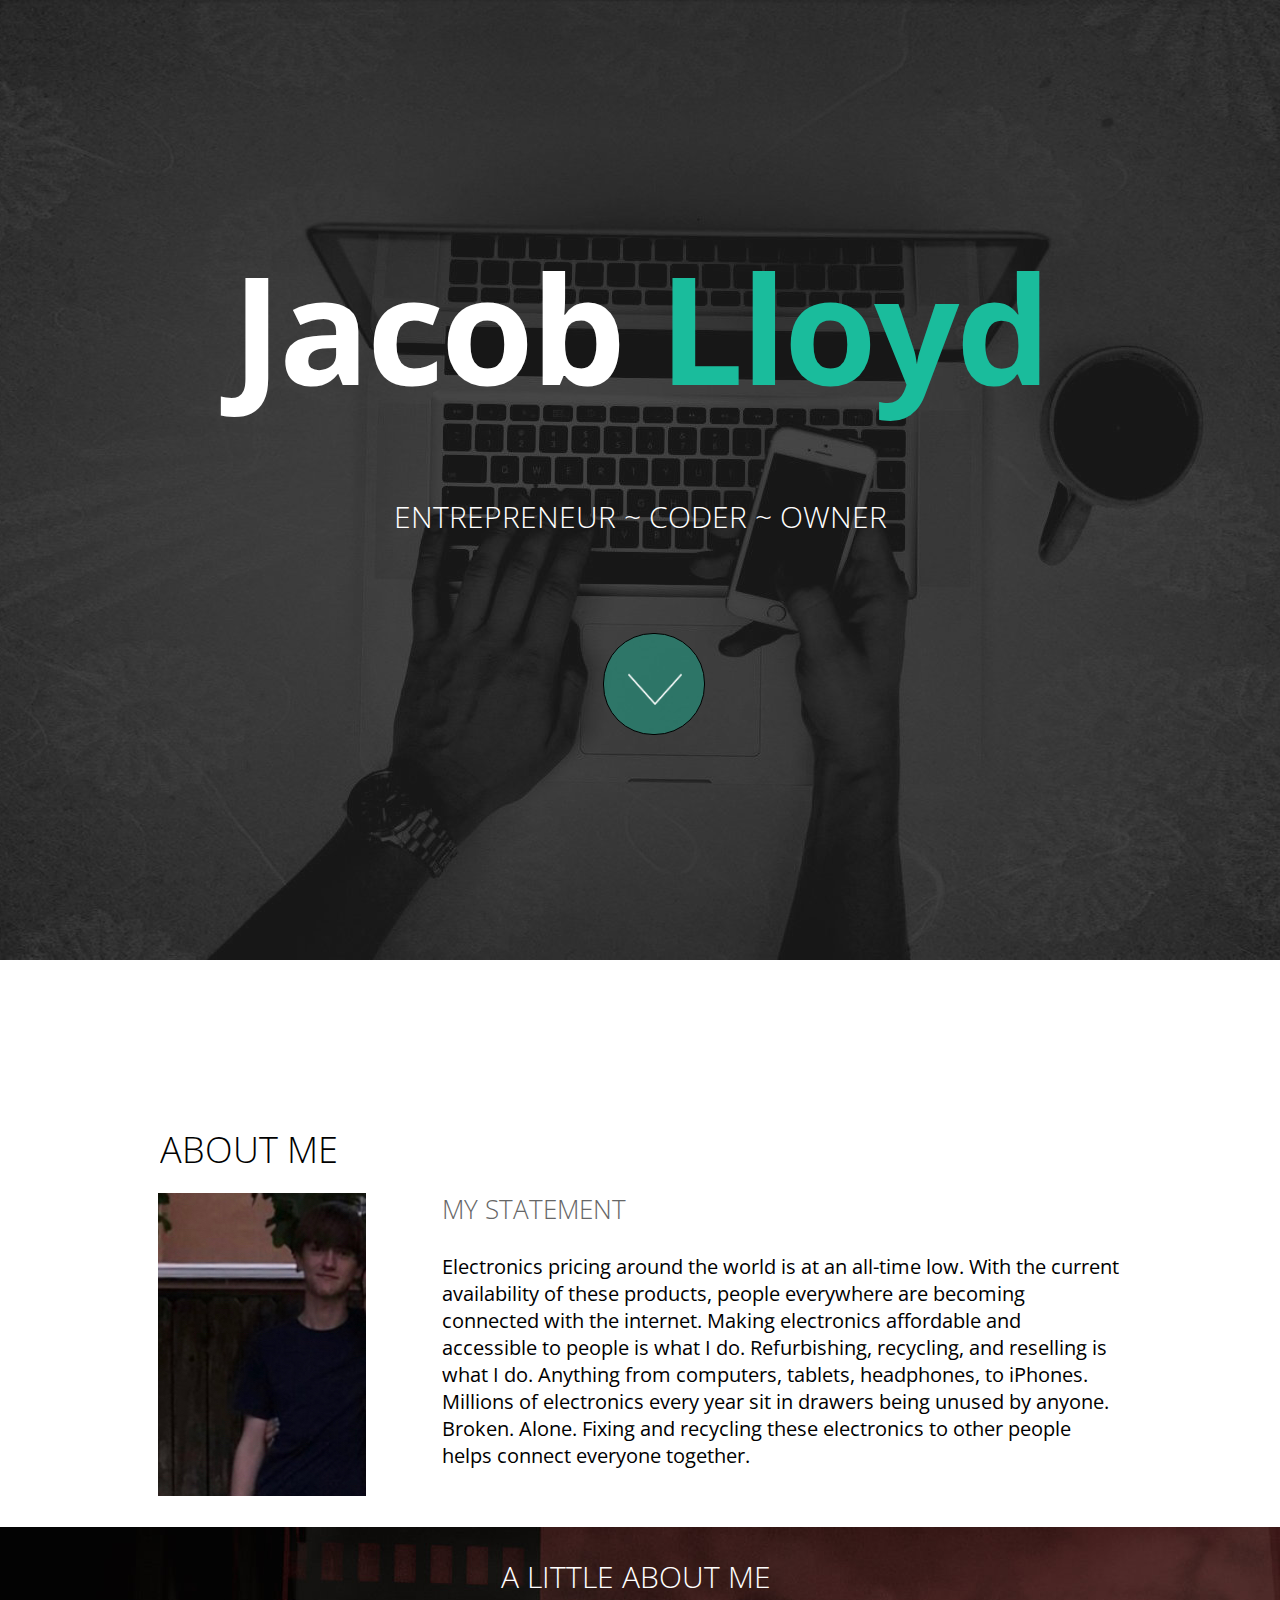
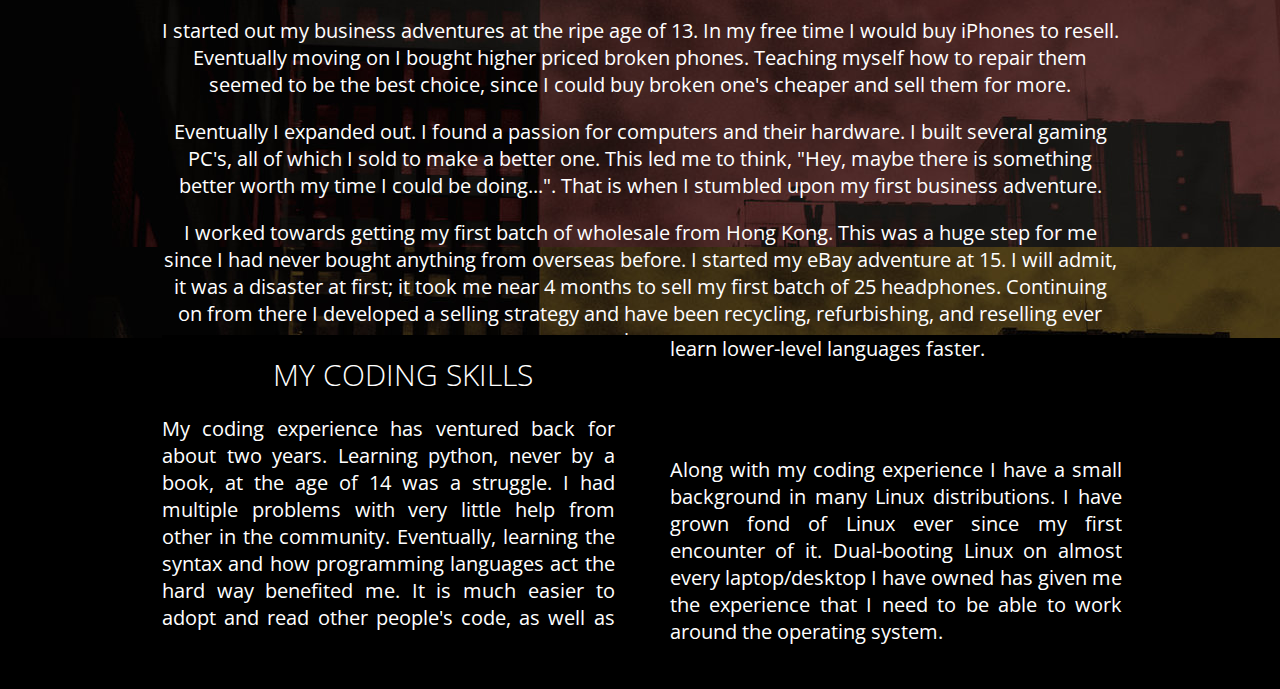
==== commit fe6bf7ba: "Batch update" ====
--- a/index.html
+++ b/index.html
@@ -1,52 +1,46 @@
-<!DOCTYPE html><html lang=""><head>
+<!doctype html><html lang=""><head>
     <meta charset="UTF-8">
     <!-- generator meta tag -->
     <!-- leave this for stats and Silex version check -->
     <meta name="generator" content="Silex v2.2.8">
     <!-- End of generator meta tag -->
-    <link data-silex-static="" href="https://editor.silex.me/static/2.8/normalize.css" rel="stylesheet">
-    <link data-silex-static="" href="https://editor.silex.me/static/2.8/front-end.css" rel="stylesheet">
-    <script data-silex-static="" type="text/javascript" src="https://editor.silex.me/static/2.8/jquery.js"></script>
-    <script data-silex-static="" type="text/javascript" src="https://editor.silex.me/static/2.8/jquery-ui.js"></script>
-    <script data-silex-static="" type="text/javascript" src="https://editor.silex.me/static/2.8/pageable.js"></script>
-    <script data-silex-static="" type="text/javascript" src="https://editor.silex.me/static/2.8/front-end.js"></script>
-
-    <style type="text/css" class="silex-style">.heading1 {text-shadow: 2px -2px 5px rgba(0, 0, 0, 0.75);}.go-down {cursor: pointer;}.button.page-link-active {background-color: #FC6F5C;}</style>
-    <script type="text/javascript" class="silex-script">
-        $(function () {
-            $('.go-down').click(function () {
-                $('html,body').animate({scrollTop: 960}, 500);
-            });
-        });
-    </script>
-    <style class="silex-inline-styles" type="text/css">.body-initial {background-color: rgb(255, 255, 255);}.silex-id-1489143154958-1 {top: 100px; left: NaNpx; background-image: url('../../../../../libs/templates/silex-templates/perso2/assets/top-pic.jpg'); background-position: center center; background-size: cover; background-repeat: no-repeat; background-color: rgba(51,51,51,1);}.silex-id-1489143154957-0 {min-height: 960px; background-color: transparent;}@media only screen and (max-width: 480px), only screen and (max-device-width: 480px) {.silex-id-1489143154957-0 {top: 0px; left: 12px; width: 445px; min-height: 960px;}}.silex-id-1440793860642-0 {width: 960px; top: 151px; left: 0px; background-color: transparent; border-top-left-radius: 5px; border-top-right-radius: 5px; border-bottom-right-radius: 5px; border-bottom-left-radius: 5px; border-top-width: 0px; border-right-width: 0px; border-bottom-width: 0px; border-left-width: 0px; border-top-style: solid; border-right-style: solid; border-bottom-style: solid; border-left-style: solid; min-height: 394px;}@media only screen and (max-width: 480px), only screen and (max-device-width: 480px) {.silex-id-1440793860642-0 {top: 75px; left: 11px; width: 423px; min-height: 558px;}}.silex-id-1440798151836-0 {width: 100px; top: 633px; left: 443px; background-color: rgba(26, 188, 156, 0.447059); border-top-left-radius: 50px; border-top-right-radius: 50px; border-bottom-right-radius: 50px; border-bottom-left-radius: 50px; border-top-width: 1px; border-right-width: 1px; border-bottom-width: 1px; border-left-width: 1px; border-top-style: solid; border-right-style: solid; border-bottom-style: solid; border-left-style: solid; border-top-color: rgb(0, 0, 0); border-right-color: rgb(0, 0, 0); border-bottom-color: rgb(0, 0, 0); border-left-color: rgb(0, 0, 0); min-height: 100px;}.silex-id-1484954814876-0 {min-height: 33px; width: 54px; top: 38px; left: 24px;}.silex-id-1489143327627-3 {top: 960px; left: 0px; background-color: transparent; min-width: 960px;}@media only screen and (max-width: 480px), only screen and (max-device-width: 480px) {.silex-id-1489143327627-3 {top: 1020px; left: 0px;}}.silex-id-1489143327626-2 {min-height: 567px; background-color: transparent; top: 15px; left: 100px; width: 960px;}@media only screen and (max-width: 480px), only screen and (max-device-width: 480px) {.silex-id-1489143327626-2 {min-height: 1014px;}}.silex-id-1440798996856-3 {width: 489px; top: 129px; left: 0px; min-height: 94px;}.silex-id-1440798669277-2 {width: 208px; top: 233px; left: -2px; min-height: 303px;}.silex-id-1440799193140-4 {width: 678px; top: 205px; left: 282px; min-height: 347px;}.silex-id-1489143411591-5 {top: 1602px; left: 5px; background-color: rgba(51,51,51,1); background-image: url('../../../../../libs/templates/silex-templates/perso2/assets/pic2.jpg'); min-width: 960px;}.silex-id-1489143411591-4 {min-height: 411px; background-color: transparent; top: 15px; left: 100px; width: 960px;}.silex-id-1440800016088-6 {width: 960px; top: 10px; left: 0px; min-height: 620px;}.silex-id-1489143528708-7 {top: 2233px; left: 5px; min-width: 960px; background-color: rgba(0,0,0,1);}@media only screen and (max-width: 480px), only screen and (max-device-width: 480px) {.silex-id-1489143528708-7 {top: 6167px; left: 0px;}}.silex-id-1489143528708-6 {min-height: 351px; background-color: rgba(0,0,0,1); top: 15px; left: 100px; width: 960px;}@media only screen and (max-width: 480px), only screen and (max-device-width: 480px) {.silex-id-1489143528708-6 {min-height: 1190px;}}.silex-id-1440801309675-13 {width: 960px; top: 180px; left: 0px; min-height: 960px;}@media only screen and (max-width: 480px), only screen and (max-device-width: 480px) {.silex-id-1440801309675-13 {top: 195px; left: 11px; width: 423px; min-height: 2525px;}}.silex-id-1492792986749-1 {height: 979px; width: 960px; background-color: transparent; top: 162px; left: 0px;}.silex-id-1440800819834-10 {width: 960px; top: -3px; left: 2px; min-height: 353px; background-color: rgba(0,0,0,1);}</style>
-
-
-
-
-
-
-
-
-
-
-
-
-
-
-
-
-
-
-
-
-
-    
-
-
-
-    <script type="text/json" class="silex-json-styles">[{"fonts":[{"family":"'Open Sans', sans-serif","href":"https://fonts.googleapis.com/css?family=Open+Sans:700,300"}],"desktop":{"body-initial":{"background-color":"rgb(255, 255, 255)","top":"","left":""},"silex-id-1440793860642-0":{"width":"960px","top":"151px","left":"0px","background-color":"transparent","border-top-left-radius":"5px","border-top-right-radius":"5px","border-bottom-right-radius":"5px","border-bottom-left-radius":"5px","border-top-width":"0px","border-right-width":"0px","border-bottom-width":"0px","border-left-width":"0px","border-top-style":"solid","border-right-style":"solid","border-bottom-style":"solid","border-left-style":"solid","min-height":"394px"},"silex-id-1440798151836-0":{"width":"100px","top":"633px","left":"443px","background-color":"rgba(26, 188, 156, 0.447059)","border-top-left-radius":"50px","border-top-right-radius":"50px","border-bottom-right-radius":"50px","border-bottom-left-radius":"50px","border-top-width":"1px","border-right-width":"1px","border-bottom-width":"1px","border-left-width":"1px","border-top-style":"solid","border-right-style":"solid","border-bottom-style":"solid","border-left-style":"solid","border-top-color":"rgb(0, 0, 0)","border-right-color":"rgb(0, 0, 0)","border-bottom-color":"rgb(0, 0, 0)","border-left-color":"rgb(0, 0, 0)","min-height":"100px"},"silex-id-1440798669277-2":{"width":"208px","top":"233px","left":"-2px","min-height":"303px"},"silex-id-1440798996856-3":{"width":"489px","top":"129px","left":"0px","min-height":"94px"},"silex-id-1440799193140-4":{"width":"678px","top":"205px","left":"282px","min-height":"347px"},"silex-id-1440800016088-6":{"width":"960px","top":"10px","left":"0px","min-height":"620px"},"silex-id-1440800819834-10":{"width":"960px","top":"-3px","left":"2px","min-height":"353px","background-color":"rgba(0,0,0,1)"},"silex-id-1440801309675-13":{"width":"960px","top":"180px","left":"0px","min-height":"960px"},"silex-id-1440801730160-14":{"width":"960px","top":"58px","left":"0px","border-top-width":"1px","border-right-width":"0px","border-bottom-width":"0px","border-left-width":"0px","border-top-style":"solid","border-right-style":"solid","border-bottom-style":"solid","border-left-style":"solid","min-height":"218.25px"},"silex-id-1484954814876-0":{"min-height":"33px","width":"54px","top":"38px","left":"24px"},"silex-id-1489143154957-0":{"min-height":"960px","background-color":"transparent"},"silex-id-1489143154958-1":{"top":"100px","left":"NaNpx","background-image":"url('../../../../../libs/templates/silex-templates/perso2/assets/top-pic.jpg')","background-position":"center center","background-size":"cover","background-repeat":"no-repeat","background-color":"rgba(51,51,51,1)"},"silex-id-1489143327626-2":{"min-height":"567px","background-color":"transparent","top":"15px","left":"100px","width":"960px"},"silex-id-1489143327627-3":{"top":"960px","left":"0px","background-color":"transparent","min-width":"960px"},"silex-id-1489143411591-4":{"min-height":"411px","background-color":"transparent","top":"15px","left":"100px","width":"960px"},"silex-id-1489143411591-5":{"top":"1602px","left":"5px","background-color":"rgba(51,51,51,1)","background-image":"url('../../../../../libs/templates/silex-templates/perso2/assets/pic2.jpg')","min-width":"960px"},"silex-id-1489143528708-6":{"min-height":"351px","background-color":"rgba(0,0,0,1)","top":"15px","left":"100px","width":"960px"},"silex-id-1489143528708-7":{"top":"2233px","left":"5px","min-width":"960px","background-color":"rgba(0,0,0,1)"},"silex-id-1489143627407-8":{"min-height":"324px","background-color":"rgb(255, 255, 255)"},"silex-id-1492792986749-1":{"height":"979px","width":"960px","background-color":"transparent","top":"162px","left":"0px"},"silex-id-1495975627992-0":{"width":"400px","height":"400px","background-color":"transparent","top":"343px","left":"276px"}},"mobile":{"silex-id-1440793860642-0":{"top":"75px","left":"11px","width":"423px","min-height":"558px"},"silex-id-1489143154957-0":{"top":"0px","left":"12px","width":"445px","min-height":"960px"},"silex-id-1489143528708-7":{"top":"6167px","left":"0px"},"silex-id-1489143528708-6":{"min-height":"1190px"},"silex-id-1489143327627-3":{"top":"1020px","left":"0px"},"silex-id-1489143327626-2":{"min-height":"1014px"},"silex-id-1440801309675-13":{"top":"195px","left":"11px","width":"423px","min-height":"2525px"}},"prodotypeData":{"component":{"silex-id-1492792986749-1":{"name":"slideshow1","templateName":"slideshow","slides":[{"image":[{"url":"/api/1.0/github/exec/get//silex-templates/wip/perso2/assets/top-pic.jpg","name":"top-pic.jpg","size":131025}],"text":"This is a slideshow component...","color":"#ffffff"},{"image":[{"url":"/api/1.0/github/exec/get//silex-templates/wip/perso2/assets/pic2.jpg","name":"pic2.jpg","size":118845}],"text":"...with 2 slides!","color":"#ffffff"}]},"silex-id-1495975627992-0":{"name":"form1","templateName":"form"}},"style":{"all-style":{"className":"all-style","templateName":"text","displayName":"All style","styles":{"desktop":{"normal":{"className":"all-style","pseudoClass":"normal","All":{"font-family":"'Open Sans', sans-serif","font-weight":"","font-size":""},"Heading1":{"font-weight":"700","letter-spacing":"-3px","font-size":"150px","line-height":"1","text-align":"center","color":"#FFFFFF"},"Heading2":{"font-weight":"300","font-size":"30px","text-transform":"uppercase","line-height":"1","text-align":"center","color":"#FFFFFF","letter-spacing":""},"Heading3":{"font-weight":"300","font-size":"36px","text-transform":"uppercase"},"Paragraph":{"font-size":"20px"},"Link":{"text-decoration":"none"}}},"mobile":{"normal":{"templateName":"text","className":"all-style","pseudoClass":"normal","Heading1":{"font-weight":"300"},"Bold":{"font-weight":"300"},"All":{"font-size":"150%","columns":""},"Paragraph":{"font-size":"150%"}}}}},"text-style-1":{"className":"text-style-1","templateName":"text","displayName":"Text Style 1","styles":{"desktop":{"normal":{"templateName":"text","className":"text-style-1","pseudoClass":"normal","Bold":{"color":"#1ABC9C"}}}}},"content-black":{"className":"content-black","templateName":"text","displayName":"Content black","styles":{"desktop":{"normal":{"templateName":"text","className":"content-black","pseudoClass":"normal","Heading3":{"color":"#666666","font-size":"26px"}}}}},"content-white":{"className":"content-white","templateName":"text","displayName":"Content white","styles":{"desktop":{"normal":{"templateName":"text","className":"content-white","pseudoClass":"normal","All":{"text-align":"center","color":"#FFFFFF"}}}}},"content-columns":{"className":"content-columns","templateName":"text","displayName":"Content columns","styles":{"desktop":{"normal":{"className":"content-columns","pseudoClass":"normal","All":{"columns":"2","column-gap":"55px","column-rule-style":"","column-rule-width":"","text-align":"justify","font-weight":"","color":"#ffffff","background-color":"#000"}}},"mobile":{"normal":{"templateName":"text","className":"content-columns","pseudoClass":"normal","All":{"columns":"1"}}}}},"footer":{"className":"footer","templateName":"text","displayName":"footer","styles":{"desktop":{"normal":{"className":"footer","pseudoClass":"normal","All":{"text-align":"center"}}}}}}}}]</script>
-    <title></title>
+    <link href="css/normalize.css" rel="stylesheet">
+    <link href="css/front-end.css" rel="stylesheet">
+    <script type="text/javascript" src="js/jquery.js"></script>
+    
+    
+    <script type="text/javascript" src="js/front-end.js"></script>
+
+    
+    
+    
+
+
+
+
+
+
+
+
+
+
+
+
+
+
+
+
+
+
+
+
+
+    
+
+
+
+    
+    <title> - Design</title>
 
 
 
@@ -117,13 +111,13 @@
     
     
     
-<style class="silex-prodotype-style" type="text/css" data-style-id="all-style">h1 {font-weight: 700; font-size: 150px; color: #FFFFFF; text-align: center; line-height: 1; letter-spacing: -3px;}h2 {font-weight: 300; font-size: 30px; color: #FFFFFF; text-align: center; text-transform: uppercase; line-height: 1;}h3 {font-weight: 300; font-size: 36px; text-transform: uppercase;}.text-element > .silex-element-content {font-family: 'Open Sans', sans-serif;}p {font-size: 20px;}a {text-decoration: none;}[data-silex-href] {text-decoration: none;}@media only screen and (max-width: 480px), only screen and (max-device-width: 480px) {h1 {font-weight: 300;}.text-element > .silex-element-content {font-size: 150%;}p {font-size: 150%;}b {font-weight: 300;}}</style><style class="silex-prodotype-style" type="text/css" data-style-id="text-style-1">.text-style-1 b {color: #1ABC9C;}</style><link href="https://fonts.googleapis.com/css?family=Open+Sans:700,300" rel="stylesheet" class="silex-custom-font"><style class="silex-prodotype-style" type="text/css" data-style-id="content-black">.content-black h3 {font-size: 26px; color: #666666;}</style><style class="silex-prodotype-style" type="text/css" data-style-id="content-white">.content-white.text-element > .silex-element-content {color: #FFFFFF; text-align: center;}</style><style class="silex-prodotype-style" type="text/css" data-style-id="content-columns">.content-columns.text-element > .silex-element-content {color: #ffffff; background-color: #000; text-align: justify; columns: 2; column-gap: 55px;}@media only screen and (max-width: 480px), only screen and (max-device-width: 480px) {.content-columns.text-element > .silex-element-content {columns: 1;}}</style><style class="silex-prodotype-style" type="text/css" data-style-id="footer">.footer.text-element > .silex-element-content {text-align: center;}</style><script src="https://editor.silex.me/static/2.8/unslider/unslider-min.js" data-silex-static="" data-dependency=""></script><script src="https://editor.silex.me/static/2.8/unslider/unslider-min.js" data-silex-static="" data-dependency=""></script><link rel="stylesheet" href="https://editor.silex.me/static/2.8/unslider/unslider.css" data-silex-static="" data-dependency=""><link rel="stylesheet" href="https://editor.silex.me/static/2.8/unslider/unslider.css" data-silex-static="" data-dependency=""><meta name="website-width" content="960"><style type="text/css" class="silex-style-settings">.website-width {width: 960px;}</style><meta name="hostingProvider" content="unifile"><!-- Silex HEAD tag do not remove -->
-    <!-- End of Silex HEAD tag do not remove --></head>
-
-<body data-silex-id="body-initial" class="body-initial enable-mobile all-style silex-runtime" data-silex-type="container">
-    <div data-silex-type="container" class="prevent-draggable container-element editable-style silex-id-1489143154958-1 section-element" data-silex-id="silex-id-1489143154958-1">
-        <div data-silex-type="container" class="editable-style silex-element-content website-width silex-id-1489143154957-0 silex-container-content container-element prevent-draggable" data-silex-id="silex-id-1489143154957-0">
-            <div data-silex-id="silex-id-1440793860642-0" class="editable-style silex-id-1440793860642-0 text-element top-text text-style-1" data-silex-type="text">
+<link href="https://fonts.googleapis.com/css?family=Open+Sans:700,300" rel="stylesheet" class="silex-custom-font"><script src="js/unslider-min.js"></script><script src="js/unslider-min.js"></script><link rel="stylesheet" href="css/unslider.css"><link rel="stylesheet" href="css/unslider.css"><meta name="website-width" content="960"><meta name="hostingProvider" content="unifile"><!-- Silex HEAD tag do not remove -->
+    <!-- End of Silex HEAD tag do not remove --><script src="js/script.js" type="text/javascript"></script><link href="css/styles.css" rel="stylesheet" type="text/css"><style>body { opacity: 0; transition: .25s opacity ease; }</style></head>
+
+<body class="body-initial enable-mobile all-style silex-runtime silex-published" data-silex-type="container">
+    <div data-silex-type="container" class="prevent-draggable container-element editable-style silex-id-1489143154958-1 section-element">
+        <div data-silex-type="container" class="editable-style silex-element-content website-width silex-id-1489143154957-0 silex-container-content container-element prevent-draggable">
+            <div class="editable-style silex-id-1440793860642-0 text-element top-text text-style-1" data-silex-type="text">
                 <div class="silex-element-content normal">
                     <h1>Jacob&nbsp;<b>Lloyd</b></h1>
                     
@@ -131,23 +125,23 @@
                     
                 </div>
             </div>
-            <div data-silex-id="silex-id-1440798151836-0" class="editable-style silex-id-1440798151836-0 container-element go-down" data-silex-type="container">
-
-                <div data-silex-type="image" class="editable-style silex-id-1484954814876-0 image-element" data-silex-id="silex-id-1484954814876-0"><img src="../../../../../libs/templates/silex-templates/perso2/assets/scroll_arrow.png" class="silex-element-content"></div>
+            <div class="editable-style silex-id-1440798151836-0 container-element go-down" data-silex-type="container">
+
+                <div data-silex-type="image" class="editable-style silex-id-1484954814876-0 image-element"><img src="assets/scroll_arrow.png" class="silex-element-content"></div>
             </div>
         </div>
     </div>
-    <div data-silex-type="container" class="prevent-draggable container-element editable-style silex-id-1489143327627-3 section-element" data-silex-id="silex-id-1489143327627-3">
-        <div data-silex-type="container" class="editable-style silex-element-content website-width silex-id-1489143327626-2 silex-container-content container-element prevent-draggable" data-silex-id="silex-id-1489143327626-2">
-
-            <div data-silex-id="silex-id-1440798996856-3" class="editable-style silex-id-1440798996856-3 text-element" data-silex-type="text">
+    <div data-silex-type="container" class="prevent-draggable container-element editable-style silex-id-1489143327627-3 section-element">
+        <div data-silex-type="container" class="editable-style silex-element-content website-width silex-id-1489143327626-2 silex-container-content container-element prevent-draggable">
+
+            <div class="editable-style silex-id-1440798996856-3 text-element" data-silex-type="text">
                 <div class="silex-element-content normal">
                     <h3>about me</h3>
                 </div>
             </div>
-            <div data-silex-id="silex-id-1440798669277-2" class="editable-style silex-id-1440798669277-2 image-element" data-silex-type="image">
-            <img src="../website3.10.2019v1/assets/IMG_2295.jpg" class="silex-element-content"></div>
-            <div data-silex-id="silex-id-1440799193140-4" class="editable-style silex-id-1440799193140-4 text-element content-black" data-silex-type="text">
+            <div class="editable-style silex-id-1440798669277-2 image-element" data-silex-type="image">
+            <img src="assets/IMG_2295.jpg" class="silex-element-content"></div>
+            <div class="editable-style silex-id-1440799193140-4 text-element content-black" data-silex-type="text">
                 <div class="silex-element-content normal">
                     <h3>My statement<br></h3>
                     <p>
@@ -160,9 +154,9 @@
             </div>
         </div>
     </div>
-    <div data-silex-type="container" class="prevent-draggable container-element editable-style silex-id-1489143411591-5 section-element" data-silex-id="silex-id-1489143411591-5">
-        <div data-silex-type="container" class="editable-style silex-element-content website-width silex-id-1489143411591-4 silex-container-content container-element prevent-draggable" data-silex-id="silex-id-1489143411591-4">
-            <div data-silex-id="silex-id-1440800016088-6" class="editable-style silex-id-1440800016088-6 text-element middle-text content-white" data-silex-type="text">
+    <div data-silex-type="container" class="prevent-draggable container-element editable-style silex-id-1489143411591-5 section-element">
+        <div data-silex-type="container" class="editable-style silex-element-content website-width silex-id-1489143411591-4 silex-container-content container-element prevent-draggable">
+            <div class="editable-style silex-id-1440800016088-6 text-element middle-text content-white" data-silex-type="text">
                 <div class="silex-element-content normal">
                     <h2>A little about me&nbsp;<br></h2>
                     <p>
@@ -211,177 +205,72 @@
 
 
     <div class="silex-pages">
-        <div data-silex-type="image" data-silex-id="silex-id-hamburger-menu" class="menu-button editable-style silex-id-hamburger-menu image-element prevent-draggable hide-on-mobile hide-on-desktop"><img alt="open mobile menu" src="[data-uri]" class="silex-element-content"></div><a id="page-design" data-silex-type="page" class="page-element" href="#!page-design">Design</a><a class="page-element" data-silex-type="page" id="page-photo" href="#!page-photo">Photo</a><a class="page-element" data-silex-type="page" id="page-code" href="#!page-code">Code</a></div>
-
-
-
-
-
-
-
-
-
-
-
-
-
-
-
-
-
-
-
-
-
-
-
-
-
-
-
-
-
-
-
-
-
-
-
-
-
-
-
-
-
-
-
-
-
-
-
-
-
-
-
-
-
-
-
-    <div data-silex-type="container" class="prevent-draggable container-element editable-style silex-id-1489143528708-7 section-element" data-silex-id="silex-id-1489143528708-7">
-        <div data-silex-type="container" class="editable-style silex-element-content website-width silex-id-1489143528708-6 silex-container-content container-element prevent-draggable" data-silex-id="silex-id-1489143528708-6">
-            
-            
-            
-            
-
-            <div data-silex-id="silex-id-1440801309675-13" class="editable-style text-element col silex-id-1440801309675-13 page-code paged-element content-columns" data-silex-type="text">
-                <div class="silex-element-content normal">Enim pancetta pastrami ad aliqua, ullamco do bacon nisi shank in ball tip commodo cupidatat. Excepteur strip steak magna dolore t-bone labore brisket nulla tail. Landjaeger enim sed meatloaf ut salami cow shank magna ham hock venison boudin
-                    capicola pancetta ad. Porchetta capicola pork belly in leberkas. Pork labore meatball, cupidatat meatloaf sausage esse pork loin. Shankle pariatur et, kielbasa pastrami swine landjaeger esse cupim fatback beef ribs ground round consequat.
-                    <br>
-                    <br>T-bone flank dolore capicola proident aute. Aliqua cupidatat ea, leberkas shank cow meatball. Ipsum sunt excepteur shankle doner nisi ullamco tri-tip short loin consequat strip steak in ut. Irure enim anim, pork swine ut eu bacon
-                    cillum pork loin elit et. Sirloin reprehenderit ad swine sausage aute boudin in fatback in laborum pig short loin proident.
-                    <br>
-                    <br>Officia proident pork loin cupim do elit in veniam, adipisicing salami aute. Mollit jowl do ut chuck ball tip ea pork belly reprehenderit excepteur tenderloin. Turducken rump capicola laboris nisi shankle. Tempor capicola pig,
-                    venison enim sed spare ribs minim pastrami commodo. Eiusmod adipisicing pariatur, biltong voluptate cupim aute. Salami bresaola elit ut ham hock, filet mignon velit laborum irure.
-                    <br>
-                    <br>
-                    <br>
-                    <br>Dolor prosciutto consectetur dolore nostrud boudin beef reprehenderit tail non andouille. Dolor sunt dolore, kielbasa ad swine landjaeger. Veniam tenderloin exercitation, meatball tempor est occaecat pariatur mollit rump nostrud.
-                    Quis frankfurter culpa, minim alcatra prosciutto nostrud enim hamburger tail ground round lorem. Cillum fugiat lorem sirloin corned beef exercitation ex quis tenderloin reprehenderit ad frankfurter prosciutto swine cow.
-                    <br>
-                    <br>Ea ham in proident. Minim ipsum est ex capicola short loin ad flank pork belly. Turducken velit pig reprehenderit aliquip landjaeger pork loin deserunt magna et cillum adipisicing. Reprehenderit eu excepteur ea, tail jerky biltong
-                    turkey ham hock venison pariatur ullamco esse.
-                    <br>
-                    <br>Sint strip steak shank, cillum tail sed ea. Proident deserunt spare ribs, ham venison jowl ribeye irure cow adipisicing shank ut esse anim capicola. In andouille shankle kielbasa. Elit aute velit, nulla flank shankle leberkas shoulder
-                    t-bone cow id.
-                    <br>
-                    <br>
-                    <br>
-                </div>
-            </div>
-            <div data-silex-type="html" class="editable-style silex-id-1492792986749-1 html-element silex-component silex-component-slideshow silex-use-height-not-minheight page-photo paged-element" data-silex-id="silex-id-1492792986749-1">
-                <div class="silex-element-content">
-                    <div id="parent_1495975593816_968">
-                        <!-- preview -->
-                        <div class="prodotype-preview">
-
-                            <div class="preview-text prodotype-force-size">
-                                <p>~ Preview ~</p>
-                            </div>
-                            <figure class="slide-0">
-                                <div class="slide-image prodotype-force-size">
-
-                                    <figcaption>This is a slideshow component...</figcaption>
-
-                                </div>
-                            </figure>
-
-                        </div>
-                        <div id="id_1495975593816_968">
-                            <!-- runtime -->
-                            <!-- the whole slideshow -->
-                            <ul class="prodotype-runtime">
-
-                                <li>
-                                    <figure class="slide-0">
-
-                                        <div class="slide-image">
-
-                                            <figcaption>This is a slideshow component...</figcaption>
-
-                                        </div>
-
-                                    </figure>
-                                </li>
-
-                                <li>
-                                    <figure class="slide-1">
-
-                                        <div class="slide-image">
-
-                                            <figcaption>...with 2 slides!</figcaption>
-
-                                        </div>
-
-                                    </figure>
-                                </li>
-
-                            </ul>
-                        </div>
-                    </div>
-                    <style type="text/css">#parent_1495975593816_968 .prodotype-preview {list-style-type: none; margin: 0; padding: 0;}#parent_1495975593816_968 .prodotype-preview .preview-text {display: flex; align-items: center; justify-content: center;}#parent_1495975593816_968 .prodotype-preview .preview-text p {z-index: 1; background-color: black; color: white;}#parent_1495975593816_968 .slide-0 .slide-image {background-image: url('../../../../../libs/templates/silex-templates/perso2/assets/top-pic.jpg'); background-repeat: no-repeat; background-size: cover; background-position: 50%;}#parent_1495975593816_968 .slide-1 .slide-image {background-image: url('../../../../../libs/templates/silex-templates/perso2/assets/pic2.jpg'); background-repeat: no-repeat; background-size: cover; background-position: 50%;}#parent_1495975593816_968 .slide-image {width: 100%; display: flex; justify-content: center; align-items: flex-end;}#parent_1495975593816_968 figcaption {padding: 50px; color: white; background-color: rgba(0, 0, 0, 0.5); width: 100%; text-align: center;}#parent_1495975593816_968 .unslider-nav {position: absolute; bottom: 10px; left: 0; right: 0; top: auto; margin: 0;}#parent_1495975593816_968 .unslider-nav ol {text-align: center;}#parent_1495975593816_968 .unslider-nav ol li.unslider-active {background: #fff; cursor: default; opacity: 1;}#parent_1495975593816_968 .unslider-nav ol li {display: inline-block; float: none; width: 6px; height: 6px; margin: 0 4px; padding: 3px; background: transparent; border-radius: 10px; overflow: hidden; text-indent: -999em; border: 2px solid #fff; cursor: pointer; opacity: .4;}#parent_1495975593816_968 .unslider-arrow {display: block; width: 32px; height: 32px; top: 50%; right: 16px; left: auto; margin-top: -16px; overflow: hidden; background: rgba(0, 0, 0, .2) no-repeat 50% 50%; background-image: url('[data-uri]'); background-size: 7px 11px; border-radius: 32px; text-indent: -999em; opacity: .6; transition: opacity .2s;}#parent_1495975593816_968 .unslider-arrow.prev {left: 16px; right: auto; -ms-transform: rotate(-180deg); transform: rotate(-180deg);}</style>
-                    <script type="text/javascript">
-                        (function() {
-                            function initUnslider() {
-                              // do not start in the editor (it would mess with the markup)
-                              if(!$('body').hasClass('silex-runtime')) return;
-                        
-                              var slider = $('#id_1495975593816_968').unslider({
-                                'autoplay': false,
-                                'speed': 750,
-                                'delay': 3000,
-                                'index': 0,
-                                'nav': true,
-                                'animation': 'horizontal',
-                                'arrows': true
-                              });
-                              //  Listen to slide changes
-                              
-                              // apply element height to the images
-                              var silexElement = $('#id_1495975593816_968').closest('.editable-style');
-                              var elementMinHeight = silexElement.css('height');
-                              var elementWidth = silexElement.css('width');
-                              $('#id_1495975593816_968 li .slide-image').css({
-                                'height': elementMinHeight
-                              });
-                              
-                          }
-                            initUnslider();
-                          })();
-                    </script>
-                </div>
-            </div>
-        <div data-silex-id="silex-id-1440800819834-10" class="editable-style silex-id-1440800819834-10 text-element col page-design paged-element content-columns" data-silex-type="text" style="">
+        <div data-silex-type="image" class="menu-button editable-style silex-id-hamburger-menu image-element prevent-draggable hide-on-mobile hide-on-desktop"><img alt="open mobile menu" src="[data-uri]" class="silex-element-content"></div><a id="page-design" data-silex-type="page" class="page-element page-link-active" href="index.html">Design</a><a class="page-element" data-silex-type="page" id="page-photo" href="photo.html">Photo</a><a class="page-element" data-silex-type="page" id="page-code" href="code.html">Code</a></div>
+
+
+
+
+
+
+
+
+
+
+
+
+
+
+
+
+
+
+
+
+
+
+
+
+
+
+
+
+
+
+
+
+
+
+
+
+
+
+
+
+
+
+
+
+
+
+
+
+
+
+
+
+
+
+
+    <div data-silex-type="container" class="prevent-draggable container-element editable-style silex-id-1489143528708-7 section-element">
+        <div data-silex-type="container" class="editable-style silex-element-content website-width silex-id-1489143528708-6 silex-container-content container-element prevent-draggable">
+            
+            
+            
+            
+
+            
+            
+        <div class="editable-style silex-id-1440800819834-10 text-element col page-design paged-element content-columns page-link-active" data-silex-type="text" style="">
                 <div class="silex-element-content normal">
 
 <h2> My Coding skills</h2><p>My coding experience has ventured back for about two years. Learning python, never by a book, at the age of 14 was a struggle. I had multiple problems with very little help from other in the community. Eventually, learning the syntax and how programming languages act the hard way benefited me. It is much easier to adopt and read other people's code, as well as learn lower-level languages faster.&nbsp; &nbsp; &nbsp; &nbsp; &nbsp; &nbsp; &nbsp; &nbsp; &nbsp; &nbsp; &nbsp; &nbsp; &nbsp; &nbsp; &nbsp; &nbsp; &nbsp; &nbsp; &nbsp; &nbsp; &nbsp; &nbsp; &nbsp;&nbsp;</p><p><br></p><p>Along with my coding experience I have a small background in many Linux distributions. I have grown fond of Linux ever since my first encounter of it. Dual-booting Linux on almost every laptop/desktop I have owned has given me the experience that I need to be able to work around the operating system.</p>
--- a/css/front-end.css
+++ b/css/front-end.css
@@ -0,0 +1,235 @@
+/**
+ * This file holds the basic CSS styles of Silex websites
+ */
+
+/* pages */
+.page-element{
+  display: none;
+}
+.paged-element{
+  display: none;
+}
+.silex-published .paged-element{
+  display: block;
+}
+/* default style for silex elements */
+.editable-style{
+  position: absolute;
+  box-sizing: content-box; /* this is needed to set the size of elements with a border (though it could be omited since this is the default value) */
+}
+.silex-element-content{
+  overflow: hidden;
+  border-radius: initial;
+  width: 100%;
+}
+.silex-element-content {
+  pointer-events: none;
+}
+.silex-element-content[contenteditable="true"] {
+  min-height: 20px;
+  cursor: text;
+  pointer-events: auto;
+}
+.editable-style.silex-selected.text-editor-focus {
+  /* remove text box selection markers
+  box-shadow: none;
+  */
+  /* a click on current text box will select it */
+  cursor: pointer;
+}
+.text-editor-focus .ui-resizable-handle {
+  /* remove text box UI handles for resize */
+  display: none;
+}
+.section-element > .silex-element-content {
+  /* section have a content element, and it needs to keep pointer events
+     because it container other silex elements
+  */
+  pointer-events: auto;
+}
+body.silex-runtime .silex-element-content {
+  pointer-events: auto;
+}
+/*  needed to have the content 100% height but mess up with UI
+.html-element .silex-element-content{
+  position: absolute;
+}
+*/
+.editable-style.section-element {
+  position: relative;
+  left: 0;
+  top: 0;
+  right: 0;
+  padding: 15px 100px;
+  margin: 5px 5px;
+}
+.silex-runtime .editable-style.section-element {
+  padding: 0;
+  margin: 0;
+}
+.default-site-width, /* for backward compat, FIXME: remove in a while */
+.website-width {
+  width: 960px;
+}
+.section-element .silex-container-content {
+  position: relative;
+  left: 0;
+  top: 0;
+  margin-left: auto;
+  margin-right: auto;
+  overflow: initial;
+}
+/* background */
+.background{
+  position: relative !important;
+  left: 0 !important;
+  top: 0 !important; /* !important is useful while editing */
+  margin-left: auto;
+  margin-right: auto;
+  z-index: 1;
+}
+/* resize */
+.editable-style.image-element .silex-element-content{
+  position: absolute;
+  border-radius: inherit; /* this is to follow the element's radius */
+  height: 100%;
+}
+/* wysihtml text editor styles */
+.wysiwyg-float-left {
+  float: left;
+  margin: 0 8px 8px 0;
+}
+.wysiwyg-float-right {
+  float: right;
+  margin: 0 0 8px 8px;
+}
+/* Remove dots surrounding links in Firefox
+    because of normalize.css */
+a:focus{ outline: none;}
+
+body.silex-runtime .editable-style[data-silex-href] {
+  cursor: pointer;
+}
+body.enable-mobile .editable-style.hide-on-desktop {
+  display: none;
+}
+/* mobile hamburger menu */
+body.enable-mobile .silex-pages .menu-button {
+  left: 105%;
+  top: 10px;
+  position: absolute;
+  cursor: pointer;
+  border-radius: 6px;
+}
+
+/* mobile side bar */
+body.enable-mobile .silex-pages {
+  position: fixed;
+  z-index: 999999;
+  width: 80%;
+  height: 100%;
+  background-color: #4C4C4C;
+  right: 100%;
+  top: 0;
+  transition: right .1s ease-out;
+  border-style: solid;
+  border-width: 0 1px 0 0;
+  border-color: #8E8E8E;
+}
+body.enable-mobile.show-mobile-menu {
+  cursor: pointer;
+}
+body.enable-mobile.show-mobile-menu .silex-pages {
+  right: 20%;
+  overflow-y: auto;
+  overflow-x: hidden;
+}
+body.enable-mobile .page-element {
+  display: block;
+  cursor: pointer;
+  padding: 1em;
+  font-size: 1.6em;
+  color: #FFFFFF;
+  text-overflow: ellipsis;
+  white-space: nowrap;
+  overflow: hidden;
+}
+body.enable-mobile .page-element.page-link-active {
+  background-color: #262626;
+}
+/* elements styles */
+body.enable-mobile .background {
+  height: initial;
+  padding-bottom: 50px;
+}
+/* Mobile styles */
+@media (max-width:480px) {
+  /* hide horizontal scroll bar which appears because of residual values in css
+  html {
+    overflow-x: hidden;
+  }
+  */
+  body {
+    position: initial; /* used to be absolute but now only in editor (editable.css), when position is absolute the body has the size of its content */
+  }
+  /* mobile mode */
+  body.enable-mobile .editable-style,
+  body.enable-mobile .background.background-initial {
+    position: relative;
+    top: auto;
+    left: auto;
+    max-width: 95%; /* less than 100% in the editor to be able to resize container */
+    min-width: auto; /* this is to remove sections min-width, since section min-width is set to the witdh of its content in Element::setStyle() */
+    margin-left: auto;
+    margin-right: auto;
+  }
+  body.enable-mobile .editable-style.section-element {
+    max-width: 100%; /* section bg should be 100% width because user do not need to grab the side and resize */
+    padding: 0;
+    margin: 0;
+  }
+  body.enable-mobile .container-element {
+    display: flex;
+    align-items: center;
+    justify-content: space-around;
+    flex-wrap: wrap;
+    height: fit-content;
+  }
+  /* but still hide paged elements or desktop only elements */
+  .paged-element-hidden.paged-element.editable-style {
+    display: none;
+  }
+  body.enable-mobile .editable-style.hide-on-mobile {
+    display: none;
+  }
+  body.enable-mobile .editable-style.hide-on-desktop {
+    display: initial;
+  }
+  body.silex-runtime.enable-mobile .background.background-initial {
+    max-width: 100%;
+  }
+}
+
+/**
+ * prodotype components
+ */
+.silex-element-content-full-height .silex-element-content {
+  height: 100%;
+}
+.prodotype-runtime {
+  display: none;
+}
+body.silex-runtime .prodotype-runtime {
+  display: block;
+}
+body.silex-runtime .prodotype-preview {
+  display: none;
+}
+.prodotype-force-size {
+  position: absolute;
+  width: 100%;
+  height: 100%;
+}
+.silex-component-button button {
+  width: 100%;
+}
--- a/css/unslider.css
+++ b/css/unslider.css
@@ -0,0 +1 @@
+.unslider{overflow:auto;margin:0;padding:0}.unslider-wrap{position:relative}.unslider-wrap.unslider-carousel li{float:left}.unslider-vertical>ul{height:100%}.unslider-vertical li{float:none;width:100%}.unslider-fade{position:relative}.unslider-fade .unslider-wrap li{position:absolute;left:0;top:0;right:0;z-index:8}.unslider-fade .unslider-wrap li.unslider-active{z-index:10}.unslider li,.unslider ol,.unslider ul{list-style:none;margin:0;padding:0;border:none}.unslider-arrow{position:absolute;left:20px;z-index:2;cursor:pointer}.unslider-arrow.next{left:auto;right:20px}
--- a/css/unslider.css
+++ b/css/unslider.css
@@ -0,0 +1 @@
+.unslider{overflow:auto;margin:0;padding:0}.unslider-wrap{position:relative}.unslider-wrap.unslider-carousel li{float:left}.unslider-vertical>ul{height:100%}.unslider-vertical li{float:none;width:100%}.unslider-fade{position:relative}.unslider-fade .unslider-wrap li{position:absolute;left:0;top:0;right:0;z-index:8}.unslider-fade .unslider-wrap li.unslider-active{z-index:10}.unslider li,.unslider ol,.unslider ul{list-style:none;margin:0;padding:0;border:none}.unslider-arrow{position:absolute;left:20px;z-index:2;cursor:pointer}.unslider-arrow.next{left:auto;right:20px}
--- a/css/styles.css
+++ b/css/styles.css
@@ -0,0 +1,10 @@
+
+.heading1 {text-shadow: 2px -2px 5px rgba(0, 0, 0, 0.75);}.go-down {cursor: pointer;}.button.page-link-active {background-color: #FC6F5C;}
+.body-initial {background-color: rgb(255, 255, 255);}.silex-id-1489143154958-1 {top: 100px; left: NaNpx; background-image: url('../assets/top-pic.jpg'); background-position: center center; background-size: cover; background-repeat: no-repeat; background-color: rgba(51,51,51,1);}.silex-id-1489143154957-0 {min-height: 960px; background-color: transparent;}@media only screen and (max-width: 480px), only screen and (max-device-width: 480px) {.silex-id-1489143154957-0 {top: 0px; left: 12px; width: 445px; min-height: 960px;}}.silex-id-1440793860642-0 {width: 960px; top: 151px; left: 0px; background-color: transparent; border-top-left-radius: 5px; border-top-right-radius: 5px; border-bottom-right-radius: 5px; border-bottom-left-radius: 5px; border-top-width: 0px; border-right-width: 0px; border-bottom-width: 0px; border-left-width: 0px; border-top-style: solid; border-right-style: solid; border-bottom-style: solid; border-left-style: solid; min-height: 394px;}@media only screen and (max-width: 480px), only screen and (max-device-width: 480px) {.silex-id-1440793860642-0 {top: 75px; left: 11px; width: 423px; min-height: 558px;}}.silex-id-1440798151836-0 {width: 100px; top: 633px; left: 443px; background-color: rgba(26, 188, 156, 0.447059); border-top-left-radius: 50px; border-top-right-radius: 50px; border-bottom-right-radius: 50px; border-bottom-left-radius: 50px; border-top-width: 1px; border-right-width: 1px; border-bottom-width: 1px; border-left-width: 1px; border-top-style: solid; border-right-style: solid; border-bottom-style: solid; border-left-style: solid; border-top-color: rgb(0, 0, 0); border-right-color: rgb(0, 0, 0); border-bottom-color: rgb(0, 0, 0); border-left-color: rgb(0, 0, 0); min-height: 100px;}.silex-id-1484954814876-0 {min-height: 33px; width: 54px; top: 38px; left: 24px;}.silex-id-1489143327627-3 {top: 960px; left: 0px; background-color: transparent; min-width: 960px;}@media only screen and (max-width: 480px), only screen and (max-device-width: 480px) {.silex-id-1489143327627-3 {top: 1020px; left: 0px;}}.silex-id-1489143327626-2 {min-height: 567px; background-color: transparent; top: 15px; left: 100px; width: 960px;}@media only screen and (max-width: 480px), only screen and (max-device-width: 480px) {.silex-id-1489143327626-2 {min-height: 1014px;}}.silex-id-1440798996856-3 {width: 489px; top: 129px; left: 0px; min-height: 94px;}.silex-id-1440798669277-2 {width: 208px; top: 233px; left: -2px; min-height: 303px;}.silex-id-1440799193140-4 {width: 678px; top: 205px; left: 282px; min-height: 347px;}.silex-id-1489143411591-5 {top: 1602px; left: 5px; background-color: rgba(51,51,51,1); background-image: url('../assets/pic2.jpg'); min-width: 960px;}.silex-id-1489143411591-4 {min-height: 411px; background-color: transparent; top: 15px; left: 100px; width: 960px;}.silex-id-1440800016088-6 {width: 960px; top: 10px; left: 0px; min-height: 620px;}.silex-id-1489143528708-7 {top: 2233px; left: 5px; min-width: 960px; background-color: rgba(0,0,0,1);}@media only screen and (max-width: 480px), only screen and (max-device-width: 480px) {.silex-id-1489143528708-7 {top: 6167px; left: 0px;}}.silex-id-1489143528708-6 {min-height: 351px; background-color: rgba(0,0,0,1); top: 15px; left: 100px; width: 960px;}@media only screen and (max-width: 480px), only screen and (max-device-width: 480px) {.silex-id-1489143528708-6 {min-height: 1190px;}}.silex-id-1440801309675-13 {width: 960px; top: 180px; left: 0px; min-height: 960px;}@media only screen and (max-width: 480px), only screen and (max-device-width: 480px) {.silex-id-1440801309675-13 {top: 195px; left: 11px; width: 423px; min-height: 2525px;}}.silex-id-1492792986749-1 {height: 979px; width: 960px; background-color: transparent; top: 162px; left: 0px;}.silex-id-1440800819834-10 {width: 960px; top: -3px; left: 2px; min-height: 353px; background-color: rgba(0,0,0,1);}
+h1 {font-weight: 700; font-size: 150px; color: #FFFFFF; text-align: center; line-height: 1; letter-spacing: -3px;}h2 {font-weight: 300; font-size: 30px; color: #FFFFFF; text-align: center; text-transform: uppercase; line-height: 1;}h3 {font-weight: 300; font-size: 36px; text-transform: uppercase;}.text-element > .silex-element-content {font-family: 'Open Sans', sans-serif;}p {font-size: 20px;}a {text-decoration: none;}[data-silex-href] {text-decoration: none;}@media only screen and (max-width: 480px), only screen and (max-device-width: 480px) {h1 {font-weight: 300;}.text-element > .silex-element-content {font-size: 150%;}p {font-size: 150%;}b {font-weight: 300;}}
+.text-style-1 b {color: #1ABC9C;}
+.content-black h3 {font-size: 26px; color: #666666;}
+.content-white.text-element > .silex-element-content {color: #FFFFFF; text-align: center;}
+.content-columns.text-element > .silex-element-content {color: #ffffff; background-color: #000; text-align: justify; columns: 2; column-gap: 55px;}@media only screen and (max-width: 480px), only screen and (max-device-width: 480px) {.content-columns.text-element > .silex-element-content {columns: 1;}}
+.footer.text-element > .silex-element-content {text-align: center;}
+.website-width {width: 960px;}body.silex-runtime {opacity: 1;}
